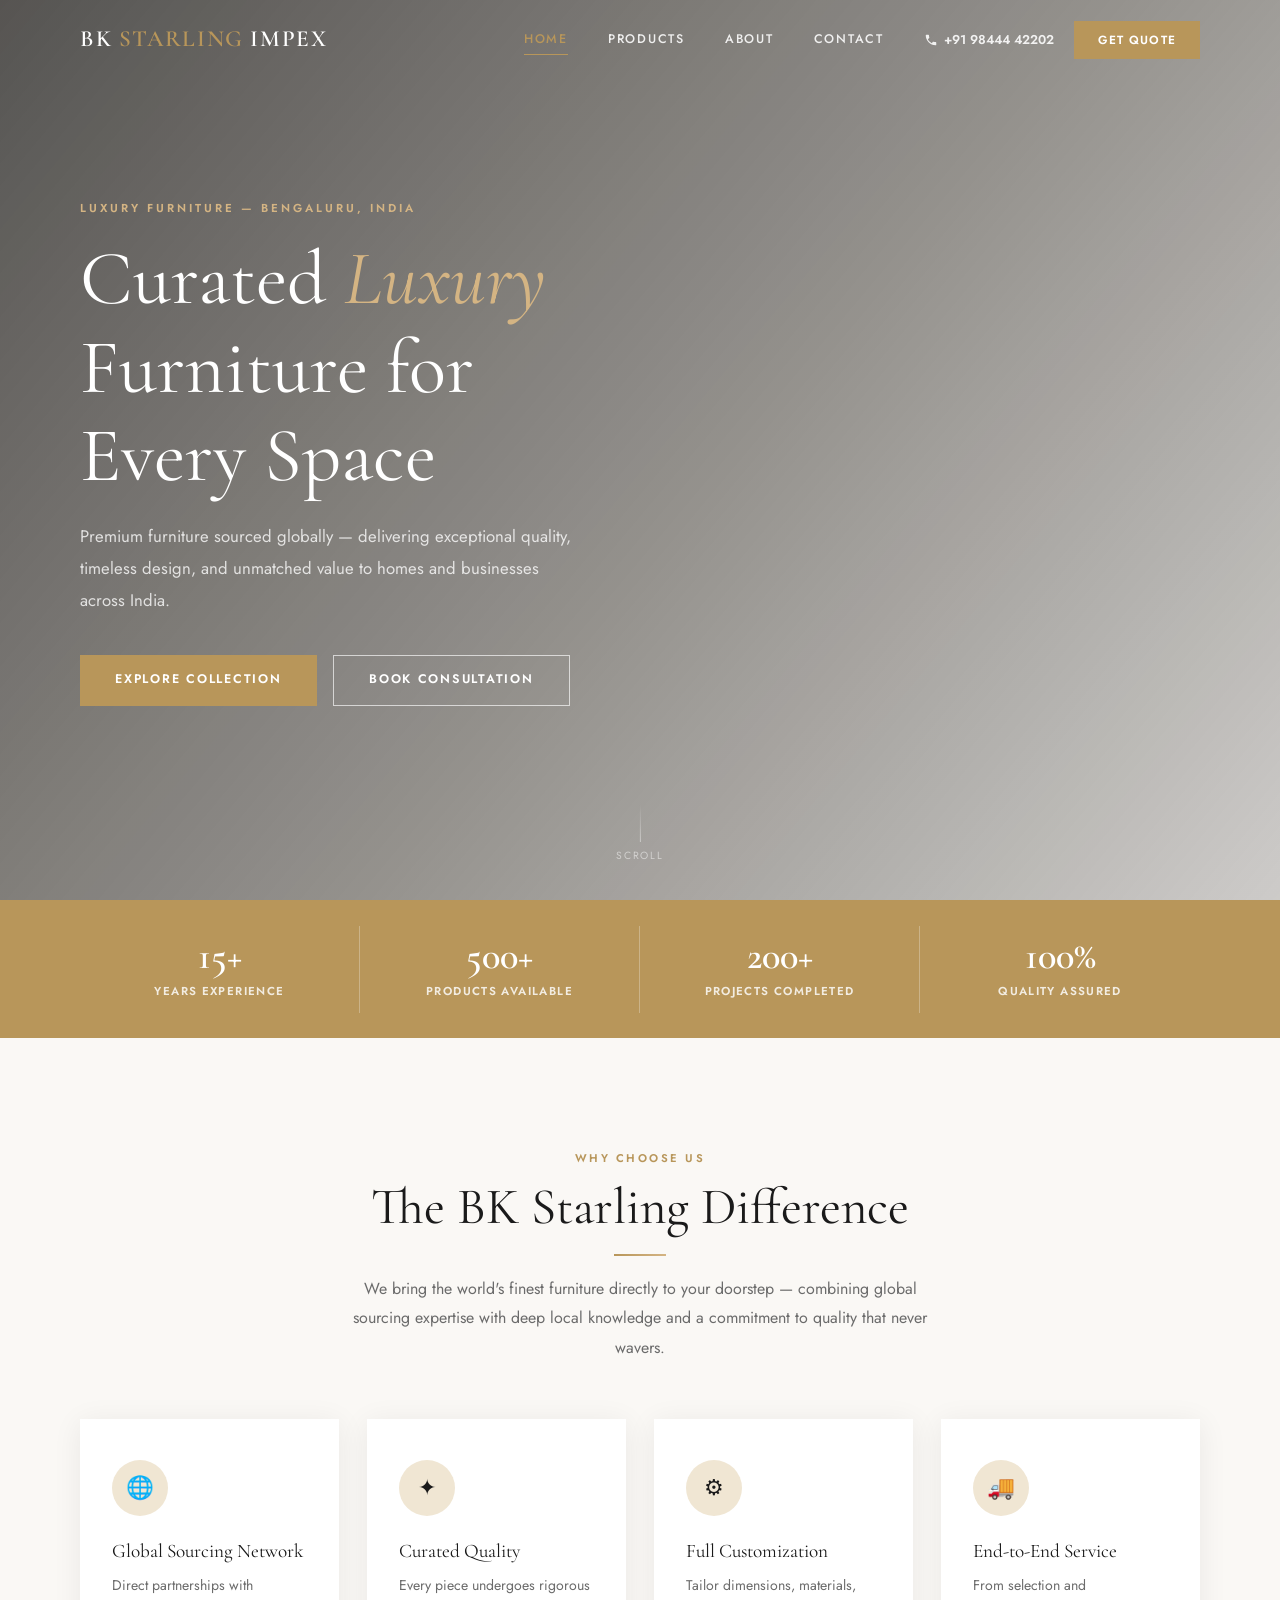
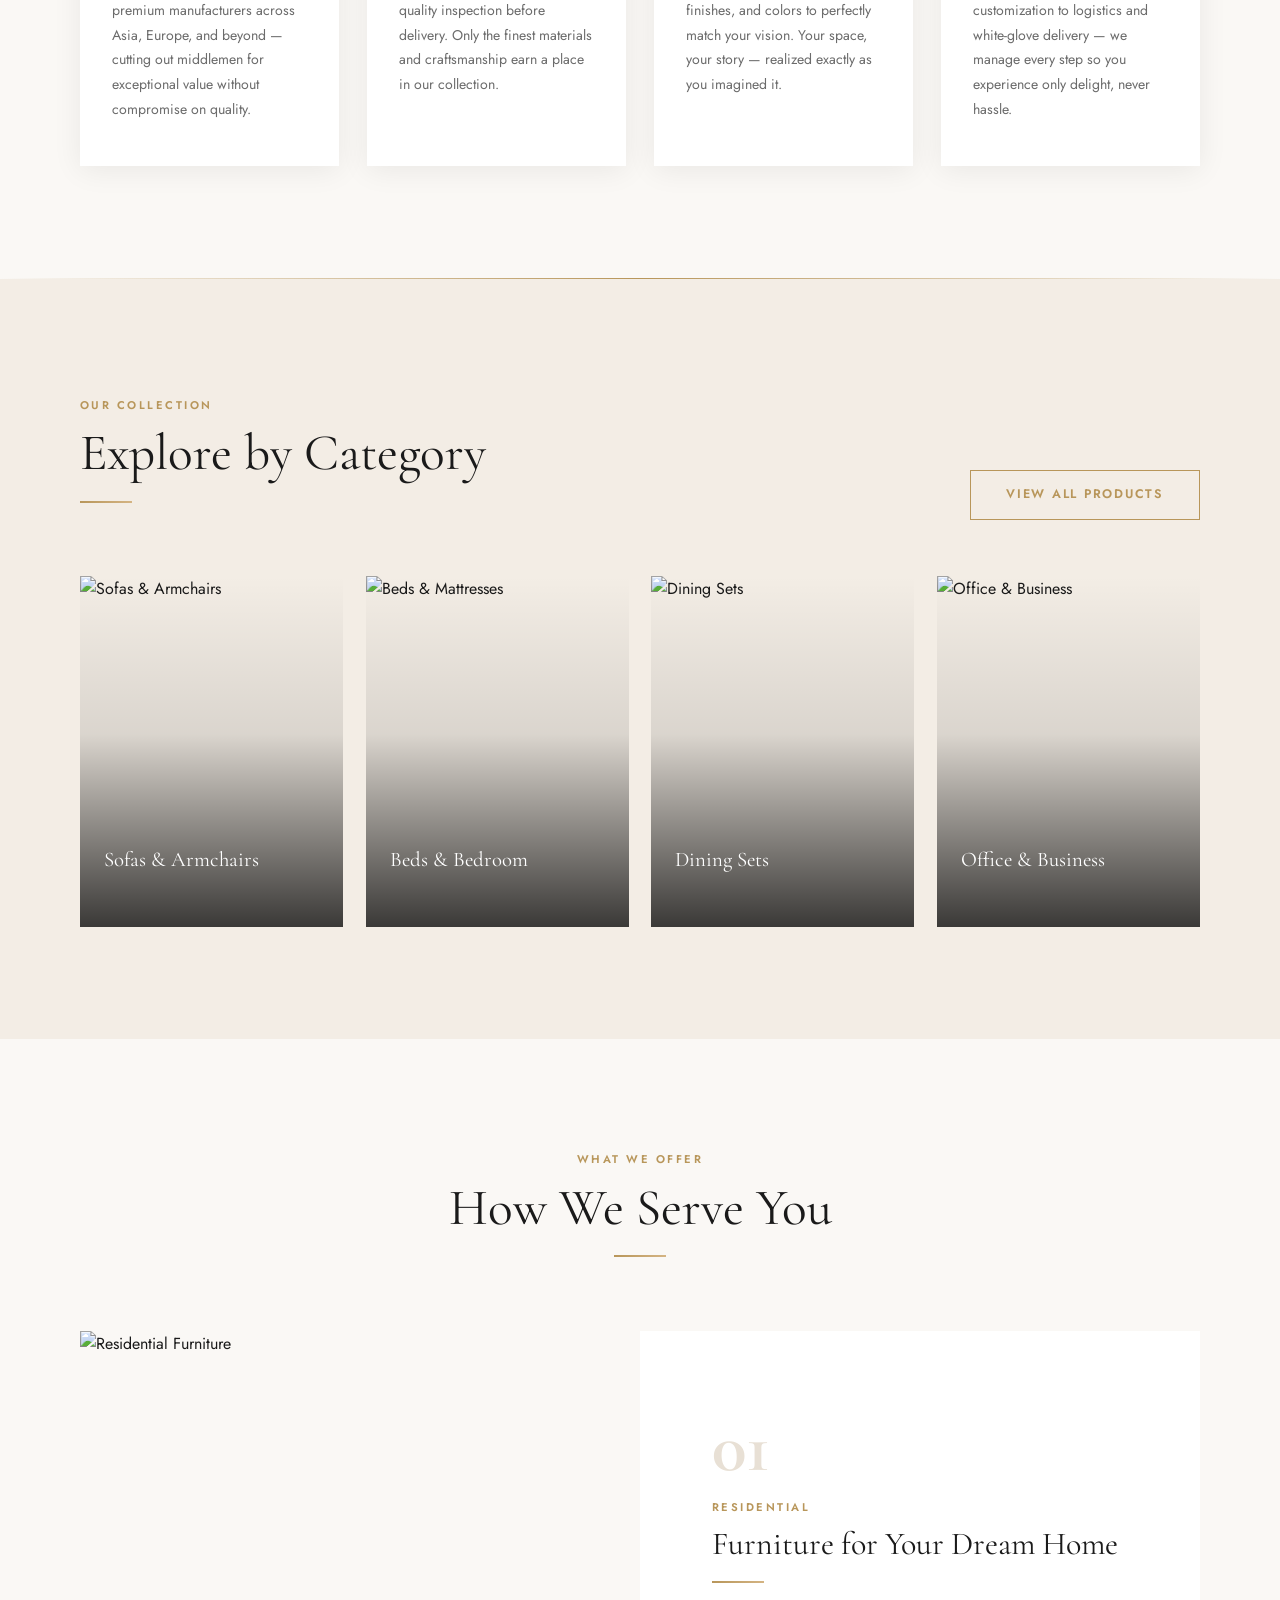
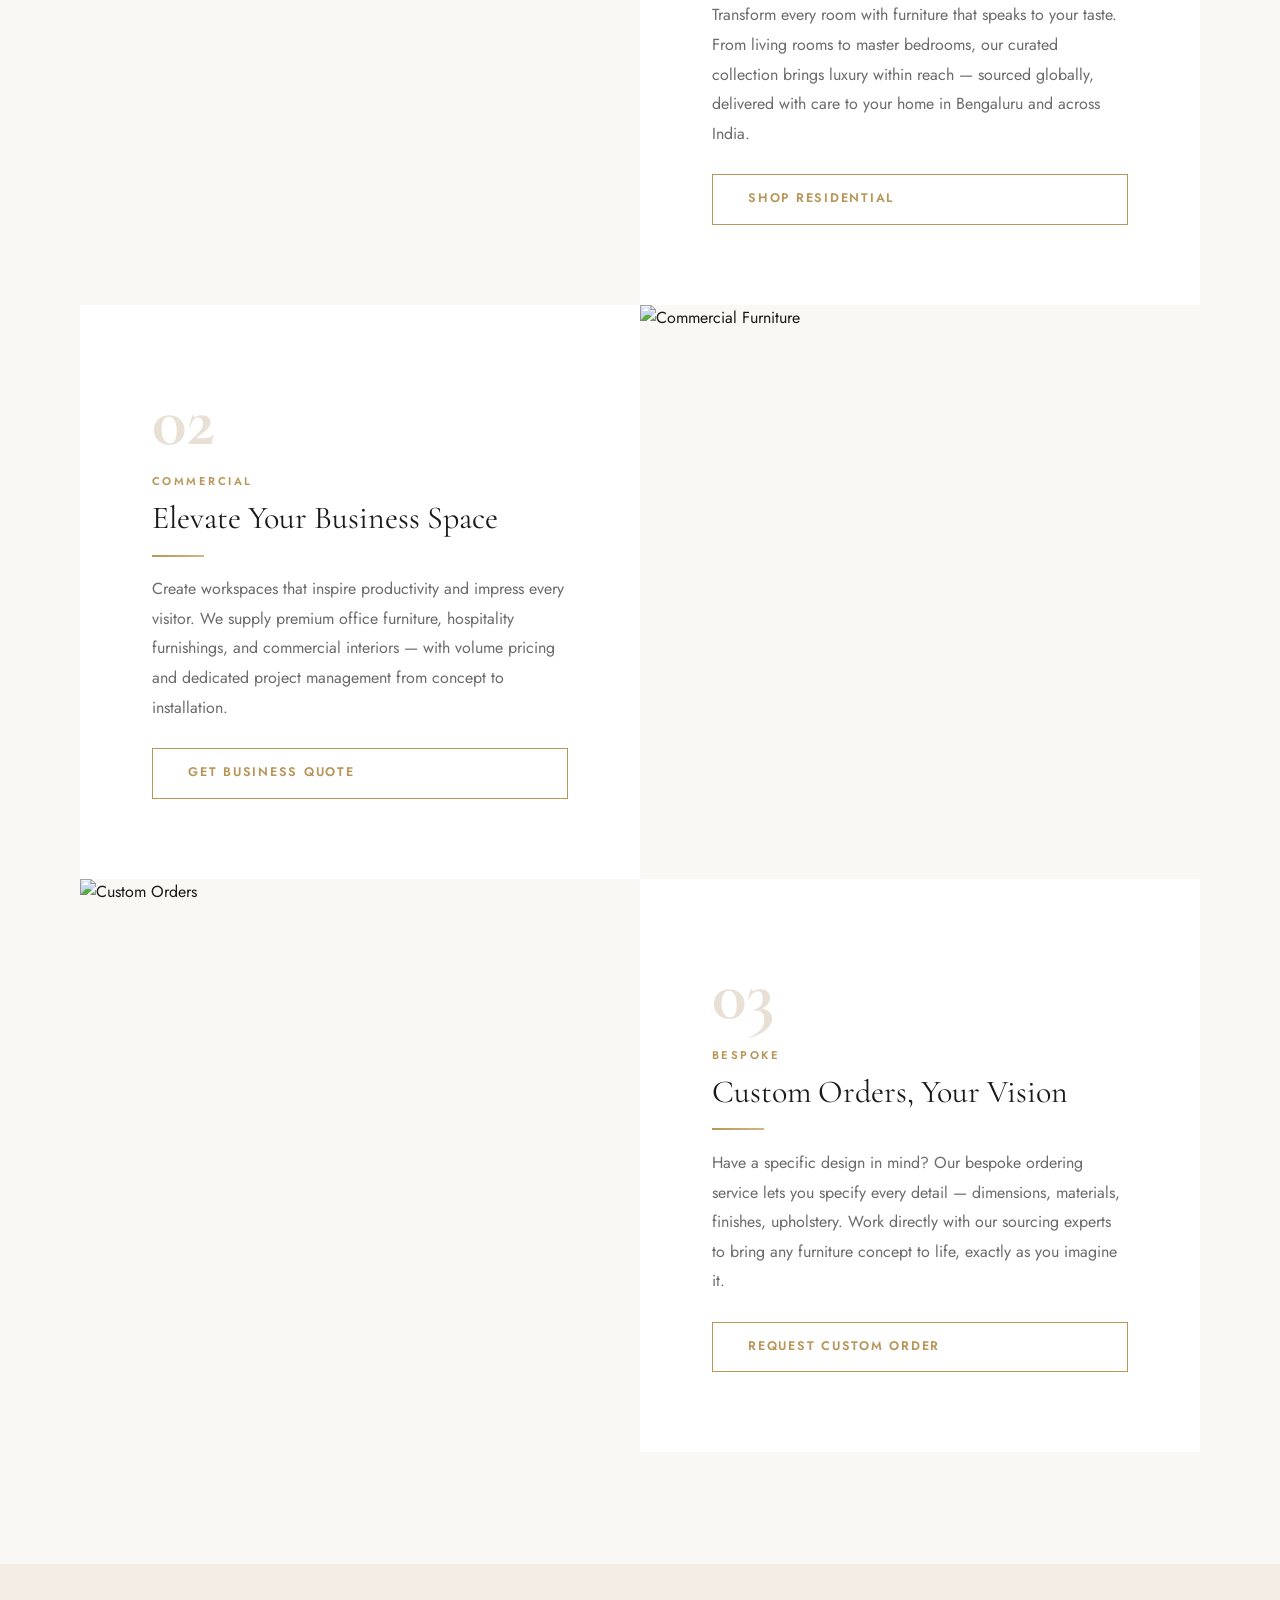
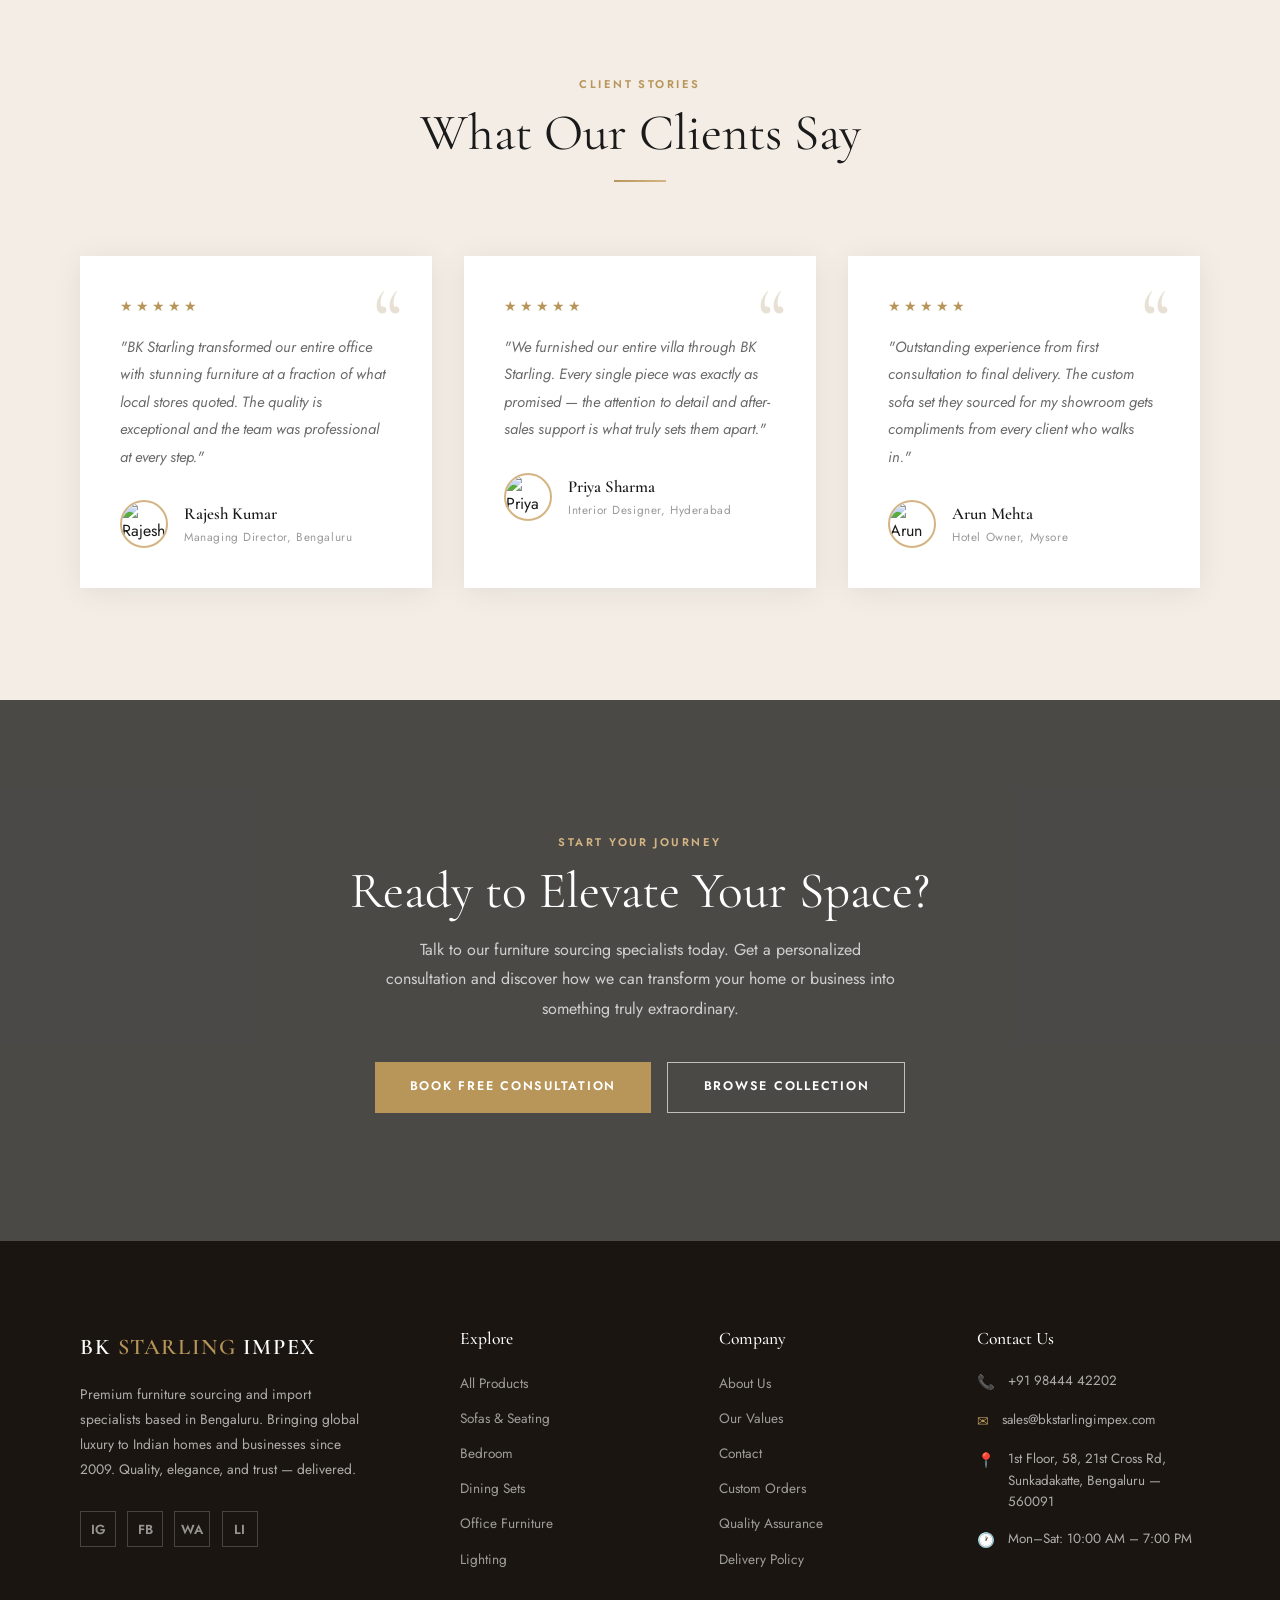
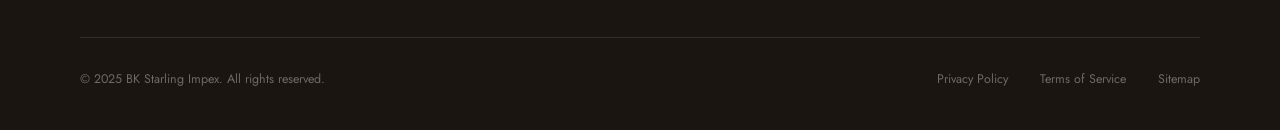
==== index.html @ e8b1f51b "Initial commit: BK Starling Impex luxury furniture website 4-page static site (Home, Products, About" ====
<!DOCTYPE html>
<html lang="en">
<head>
  <meta charset="UTF-8">
  <meta name="viewport" content="width=device-width, initial-scale=1.0">
  <title>BK Starling Impex — Luxury Furniture Sourcing, Bengaluru</title>
  <meta name="description" content="Premium luxury furniture sourcing and import specialists in Bengaluru. Curated global collections for homes and businesses across India.">
  <link rel="preconnect" href="https://fonts.googleapis.com">
  <link rel="preconnect" href="https://fonts.gstatic.com" crossorigin>
  <link href="https://fonts.googleapis.com/css2?family=Cormorant+Garamond:ital,wght@0,300;0,400;0,500;0,600;0,700;1,300;1,400;1,500&family=Jost:wght@300;400;500;600&display=swap" rel="stylesheet">
  <link rel="stylesheet" href="styles.css">
</head>
<body>

  <!-- ── NAVIGATION ── -->
  <nav class="nav hero-nav" id="siteNav">
    <a href="index.html" class="nav-logo">BK <span>Starling</span> Impex</a>
    <div class="nav-links">
      <a href="index.html" class="active">Home</a>
      <a href="products.html">Products</a>
      <a href="about.html">About</a>
      <a href="contact.html">Contact</a>
    </div>
    <div class="nav-contact">
      <div class="nav-phone">
        <svg width="14" height="14" viewBox="0 0 24 24" fill="currentColor"><path d="M6.6 10.8c1.4 2.8 3.8 5.1 6.6 6.6l2.2-2.2c.3-.3.7-.4 1-.2 1.1.4 2.3.6 3.6.6.6 0 1 .4 1 1V20c0 .6-.4 1-1 1-9.4 0-17-7.6-17-17 0-.6.4-1 1-1h3.5c.6 0 1 .4 1 1 0 1.3.2 2.5.6 3.6.1.3 0 .7-.2 1L6.6 10.8z"/></svg>
        +91 98444 42202
      </div>
      <a href="contact.html" class="nav-cta">Get Quote</a>
    </div>
    <button class="hamburger" id="menuBtn" onclick="openNav()" aria-label="Open menu">
      <span></span><span></span><span></span>
    </button>
  </nav>

  <!-- ── MOBILE NAV ── -->
  <div class="mobile-nav" id="mobileNav">
    <button class="mob-close" onclick="closeNav()" aria-label="Close menu">✕</button>
    <nav class="mob-links">
      <a href="index.html" onclick="closeNav()">Home</a>
      <a href="products.html" onclick="closeNav()">Products</a>
      <a href="about.html" onclick="closeNav()">About</a>
      <a href="contact.html" onclick="closeNav()">Contact</a>
    </nav>
    <div class="mob-footer">
      <p>Get in touch</p>
      <a href="tel:+919844442202">+91 98444 42202</a>
      <a href="mailto:sales@bkstarlingimpex.com" style="font-size:1rem">sales@bkstarlingimpex.com</a>
    </div>
  </div>

  <!-- ── HERO ── -->
  <section class="hero">
    <div class="hero-bg" id="heroBg" style="background-image: url('https://images.unsplash.com/photo-1618221195710-dd6b41faaea6?auto=format&fit=crop&w=1920&q=80');"></div>
    <div class="hero-overlay"></div>
    <div class="hero-content">
      <span class="hero-eyebrow">Luxury Furniture — Bengaluru, India</span>
      <h1 class="hero-title">Curated <em>Luxury</em><br>Furniture for<br>Every Space</h1>
      <p class="hero-sub">Premium furniture sourced globally — delivering exceptional quality, timeless design, and unmatched value to homes and businesses across India.</p>
      <div class="hero-btns">
        <a href="products.html" class="btn btn-primary">Explore Collection</a>
        <a href="contact.html" class="btn btn-outline">Book Consultation</a>
      </div>
    </div>
    <div class="hero-scroll-hint">Scroll</div>
  </section>

  <!-- ── STATS BAR ── -->
  <div class="stats-bar">
    <div class="stat-item"><span class="stat-n">15+</span><span class="stat-l">Years Experience</span></div>
    <div class="stat-item"><span class="stat-n">500+</span><span class="stat-l">Products Available</span></div>
    <div class="stat-item"><span class="stat-n">200+</span><span class="stat-l">Projects Completed</span></div>
    <div class="stat-item"><span class="stat-n">100%</span><span class="stat-l">Quality Assured</span></div>
  </div>

  <!-- ── WHY US ── -->
  <section class="section">
    <div class="container">
      <div class="section-hdr center fade-up">
        <span class="section-tag">Why Choose Us</span>
        <h2>The BK Starling Difference</h2>
        <div class="gold-line center"></div>
        <p class="section-subtitle">We bring the world's finest furniture directly to your doorstep — combining global sourcing expertise with deep local knowledge and a commitment to quality that never wavers.</p>
      </div>
      <div class="features-grid" style="margin-top:3rem">
        <div class="feat-card fade-up">
          <div class="feat-icon">🌐</div>
          <h4 class="feat-title">Global Sourcing Network</h4>
          <p class="feat-text">Direct partnerships with premium manufacturers across Asia, Europe, and beyond — cutting out middlemen for exceptional value without compromise on quality.</p>
        </div>
        <div class="feat-card fade-up">
          <div class="feat-icon">✦</div>
          <h4 class="feat-title">Curated Quality</h4>
          <p class="feat-text">Every piece undergoes rigorous quality inspection before delivery. Only the finest materials and craftsmanship earn a place in our collection.</p>
        </div>
        <div class="feat-card fade-up">
          <div class="feat-icon">⚙</div>
          <h4 class="feat-title">Full Customization</h4>
          <p class="feat-text">Tailor dimensions, materials, finishes, and colors to perfectly match your vision. Your space, your story — realized exactly as you imagined it.</p>
        </div>
        <div class="feat-card fade-up">
          <div class="feat-icon">🚚</div>
          <h4 class="feat-title">End-to-End Service</h4>
          <p class="feat-text">From selection and customization to logistics and white-glove delivery — we manage every step so you experience only delight, never hassle.</p>
        </div>
      </div>
    </div>
  </section>

  <hr class="hr-gold">

  <!-- ── CATEGORIES ── -->
  <section class="section section-alt" id="categories">
    <div class="container">
      <div class="section-hdr spread fade-up">
        <div>
          <span class="section-tag">Our Collection</span>
          <h2>Explore by Category</h2>
          <div class="gold-line"></div>
        </div>
        <a href="products.html" class="btn btn-outline-dark">View All Products</a>
      </div>
      <div class="cat-grid">
        <div class="cat-card fade-up">
          <img src="https://images.unsplash.com/photo-1555041469-a586c61ea9bc?auto=format&fit=crop&w=600&q=80" alt="Sofas & Armchairs" loading="lazy">
          <div class="cat-overlay">
            <span class="cat-name">Sofas & Armchairs</span>
            <span class="cat-arrow">View Collection →</span>
          </div>
        </div>
        <div class="cat-card fade-up">
          <img src="https://images.unsplash.com/photo-1631049307264-da0ec9d70304?auto=format&fit=crop&w=600&q=80" alt="Beds & Mattresses" loading="lazy">
          <div class="cat-overlay">
            <span class="cat-name">Beds & Bedroom</span>
            <span class="cat-arrow">View Collection →</span>
          </div>
        </div>
        <div class="cat-card fade-up">
          <img src="https://images.unsplash.com/photo-1617806118233-18e1de247200?auto=format&fit=crop&w=600&q=80" alt="Dining Sets" loading="lazy">
          <div class="cat-overlay">
            <span class="cat-name">Dining Sets</span>
            <span class="cat-arrow">View Collection →</span>
          </div>
        </div>
        <div class="cat-card fade-up">
          <img src="https://images.unsplash.com/photo-1497366216548-37526070297c?auto=format&fit=crop&w=600&q=80" alt="Office & Business" loading="lazy">
          <div class="cat-overlay">
            <span class="cat-name">Office & Business</span>
            <span class="cat-arrow">View Collection →</span>
          </div>
        </div>
      </div>
    </div>
  </section>

  <!-- ── SERVICES ── -->
  <section class="section" id="services">
    <div class="container">
      <div class="section-hdr center fade-up">
        <span class="section-tag">What We Offer</span>
        <h2>How We Serve You</h2>
        <div class="gold-line center"></div>
      </div>
    </div>

    <div class="svc-block fade-up" style="margin-top:2rem">
      <div class="svc-img">
        <img src="https://images.unsplash.com/photo-1586023492125-27b2c045efd7?auto=format&fit=crop&w=900&q=80" alt="Residential Furniture" loading="lazy">
      </div>
      <div class="svc-body">
        <div class="svc-num">01</div>
        <span class="section-tag">Residential</span>
        <h3>Furniture for Your Dream Home</h3>
        <div class="gold-line"></div>
        <p class="section-subtitle" style="max-width:100%">Transform every room with furniture that speaks to your taste. From living rooms to master bedrooms, our curated collection brings luxury within reach — sourced globally, delivered with care to your home in Bengaluru and across India.</p>
        <br>
        <a href="products.html" class="btn btn-outline-dark">Shop Residential</a>
      </div>
    </div>

    <div class="svc-block flip fade-up">
      <div class="svc-img">
        <img src="https://images.unsplash.com/photo-1497366754035-f200968a6e72?auto=format&fit=crop&w=900&q=80" alt="Commercial Furniture" loading="lazy">
      </div>
      <div class="svc-body">
        <div class="svc-num">02</div>
        <span class="section-tag">Commercial</span>
        <h3>Elevate Your Business Space</h3>
        <div class="gold-line"></div>
        <p class="section-subtitle" style="max-width:100%">Create workspaces that inspire productivity and impress every visitor. We supply premium office furniture, hospitality furnishings, and commercial interiors — with volume pricing and dedicated project management from concept to installation.</p>
        <br>
        <a href="contact.html" class="btn btn-outline-dark">Get Business Quote</a>
      </div>
    </div>

    <div class="svc-block fade-up">
      <div class="svc-img">
        <img src="https://images.unsplash.com/photo-1556909114-f6e7ad7d3136?auto=format&fit=crop&w=900&q=80" alt="Custom Orders" loading="lazy">
      </div>
      <div class="svc-body">
        <div class="svc-num">03</div>
        <span class="section-tag">Bespoke</span>
        <h3>Custom Orders, Your Vision</h3>
        <div class="gold-line"></div>
        <p class="section-subtitle" style="max-width:100%">Have a specific design in mind? Our bespoke ordering service lets you specify every detail — dimensions, materials, finishes, upholstery. Work directly with our sourcing experts to bring any furniture concept to life, exactly as you imagine it.</p>
        <br>
        <a href="contact.html" class="btn btn-outline-dark">Request Custom Order</a>
      </div>
    </div>
  </section>

  <!-- ── TESTIMONIALS ── -->
  <section class="section section-alt">
    <div class="container">
      <div class="section-hdr center fade-up">
        <span class="section-tag">Client Stories</span>
        <h2>What Our Clients Say</h2>
        <div class="gold-line center"></div>
      </div>
      <div class="testi-grid" style="margin-top:1rem">
        <div class="testi-card fade-up">
          <div class="testi-stars"><span class="star">★</span><span class="star">★</span><span class="star">★</span><span class="star">★</span><span class="star">★</span></div>
          <p class="testi-text">"BK Starling transformed our entire office with stunning furniture at a fraction of what local stores quoted. The quality is exceptional and the team was professional at every step."</p>
          <div class="testi-author">
            <img class="testi-avatar" src="https://images.unsplash.com/photo-1507003211169-0a1dd7228f2d?auto=format&fit=crop&w=100&h=100&q=80" alt="Rajesh Kumar">
            <div>
              <div class="testi-name">Rajesh Kumar</div>
              <div class="testi-loc">Managing Director, Bengaluru</div>
            </div>
          </div>
        </div>
        <div class="testi-card fade-up">
          <div class="testi-stars"><span class="star">★</span><span class="star">★</span><span class="star">★</span><span class="star">★</span><span class="star">★</span></div>
          <p class="testi-text">"We furnished our entire villa through BK Starling. Every single piece was exactly as promised — the attention to detail and after-sales support is what truly sets them apart."</p>
          <div class="testi-author">
            <img class="testi-avatar" src="https://images.unsplash.com/photo-1494790108377-be9c29b29330?auto=format&fit=crop&w=100&h=100&q=80" alt="Priya Sharma">
            <div>
              <div class="testi-name">Priya Sharma</div>
              <div class="testi-loc">Interior Designer, Hyderabad</div>
            </div>
          </div>
        </div>
        <div class="testi-card fade-up">
          <div class="testi-stars"><span class="star">★</span><span class="star">★</span><span class="star">★</span><span class="star">★</span><span class="star">★</span></div>
          <p class="testi-text">"Outstanding experience from first consultation to final delivery. The custom sofa set they sourced for my showroom gets compliments from every client who walks in."</p>
          <div class="testi-author">
            <img class="testi-avatar" src="https://images.unsplash.com/photo-1472099645785-5658abf4ff4e?auto=format&fit=crop&w=100&h=100&q=80" alt="Arun Mehta">
            <div>
              <div class="testi-name">Arun Mehta</div>
              <div class="testi-loc">Hotel Owner, Mysore</div>
            </div>
          </div>
        </div>
      </div>
    </div>
  </section>

  <!-- ── CTA BANNER ── -->
  <div class="cta-banner" style="background-image: url('https://images.unsplash.com/photo-1600210492493-0946911123ea?auto=format&fit=crop&w=1920&q=80');">
    <span class="section-tag" style="color:var(--gold-light)">Start Your Journey</span>
    <h2>Ready to Elevate Your Space?</h2>
    <p>Talk to our furniture sourcing specialists today. Get a personalized consultation and discover how we can transform your home or business into something truly extraordinary.</p>
    <div class="cta-btns">
      <a href="contact.html" class="btn btn-primary">Book Free Consultation</a>
      <a href="products.html" class="btn btn-outline">Browse Collection</a>
    </div>
  </div>

  <!-- ── FOOTER ── -->
  <footer class="footer">
    <div class="footer-grid">
      <div>
        <span class="footer-logo">BK <span>Starling</span> Impex</span>
        <p class="footer-about">Premium furniture sourcing and import specialists based in Bengaluru. Bringing global luxury to Indian homes and businesses since 2009. Quality, elegance, and trust — delivered.</p>
        <div class="socials">
          <a class="s-link" href="#" aria-label="Instagram">IG</a>
          <a class="s-link" href="#" aria-label="Facebook">FB</a>
          <a class="s-link" href="#" aria-label="WhatsApp">WA</a>
          <a class="s-link" href="#" aria-label="LinkedIn">LI</a>
        </div>
      </div>
      <div>
        <h4 class="footer-heading">Explore</h4>
        <ul class="footer-links">
          <li><a href="products.html">All Products</a></li>
          <li><a href="products.html">Sofas & Seating</a></li>
          <li><a href="products.html">Bedroom</a></li>
          <li><a href="products.html">Dining Sets</a></li>
          <li><a href="products.html">Office Furniture</a></li>
          <li><a href="products.html">Lighting</a></li>
        </ul>
      </div>
      <div>
        <h4 class="footer-heading">Company</h4>
        <ul class="footer-links">
          <li><a href="about.html">About Us</a></li>
          <li><a href="about.html#values">Our Values</a></li>
          <li><a href="contact.html">Contact</a></li>
          <li><a href="#">Custom Orders</a></li>
          <li><a href="#">Quality Assurance</a></li>
          <li><a href="#">Delivery Policy</a></li>
        </ul>
      </div>
      <div>
        <h4 class="footer-heading">Contact Us</h4>
        <div class="foot-c">
          <span class="foot-c-icon">📞</span>
          <a href="tel:+919844442202">+91 98444 42202</a>
        </div>
        <div class="foot-c">
          <span class="foot-c-icon">✉</span>
          <a href="mailto:sales@bkstarlingimpex.com">sales@bkstarlingimpex.com</a>
        </div>
        <div class="foot-c">
          <span class="foot-c-icon">📍</span>
          <span>1st Floor, 58, 21st Cross Rd,<br>Sunkadakatte, Bengaluru — 560091</span>
        </div>
        <div class="foot-c">
          <span class="foot-c-icon">🕐</span>
          <span>Mon–Sat: 10:00 AM – 7:00 PM</span>
        </div>
      </div>
    </div>
    <div class="footer-bot">
      <span class="footer-copy">© 2025 BK Starling Impex. All rights reserved.</span>
      <div class="footer-legal">
        <a href="#">Privacy Policy</a>
        <a href="#">Terms of Service</a>
        <a href="#">Sitemap</a>
      </div>
    </div>
  </footer>

  <script src="scripts.js"></script>
</body>
</html>
---- styles.css ----
/* ============================================================
   BK STARLING IMPEX — Luxury Furniture
   White & Champagne Palette
   ============================================================ */

@import url('https://fonts.googleapis.com/css2?family=Cormorant+Garamond:ital,wght@0,300;0,400;0,500;0,600;0,700;1,300;1,400;1,500&family=Jost:wght@300;400;500;600&display=swap');

/* ── Variables ─────────────────────────────────────── */
:root {
  --bg:          #faf8f5;
  --white:       #ffffff;
  --gold:        #b8965a;
  --gold-dark:   #9a7a3d;
  --gold-light:  #d4b483;
  --gold-pale:   #f0e6d3;
  --text:        #1a1a1a;
  --text-light:  #6b6b6b;
  --text-muted:  #9a9a9a;
  --border:      #e8e0d5;
  --section-alt: #f3ede5;
  --dark:        #1a1510;
  --nav-h:       80px;

  --font-h: 'Cormorant Garamond', Georgia, serif;
  --font-b: 'Jost', sans-serif;

  --shadow:       0 4px 28px rgba(0,0,0,0.07);
  --shadow-hover: 0 14px 44px rgba(0,0,0,0.14);
  --t:            all 0.3s ease;
}

/* ── Reset ─────────────────────────────────────────── */
*, *::before, *::after { box-sizing: border-box; margin: 0; padding: 0; }
html { scroll-behavior: smooth; }
body { font-family: var(--font-b); background: var(--bg); color: var(--text); line-height: 1.6; overflow-x: hidden; }
img  { max-width: 100%; display: block; }
a    { text-decoration: none; color: inherit; }
ul   { list-style: none; }
button { cursor: pointer; border: none; background: none; }

/* ── Typography ────────────────────────────────────── */
h1, h2, h3, h4 { font-family: var(--font-h); font-weight: 400; line-height: 1.15; }
h1 { font-size: clamp(2.6rem, 6vw, 5.2rem); }
h2 { font-size: clamp(2rem, 4vw, 3.6rem); }
h3 { font-size: clamp(1.5rem, 2.5vw, 2.2rem); }
h4 { font-size: clamp(1.1rem, 2vw, 1.4rem); }

.section-tag {
  display: inline-block;
  font-family: var(--font-b);
  font-size: 0.7rem;
  font-weight: 600;
  letter-spacing: 0.22em;
  text-transform: uppercase;
  color: var(--gold);
  margin-bottom: 0.6rem;
}

.section-subtitle {
  font-size: 1rem;
  color: var(--text-light);
  max-width: 580px;
  line-height: 1.85;
}

.gold-line {
  width: 52px;
  height: 2px;
  background: linear-gradient(90deg, var(--gold), var(--gold-light));
  margin: 1.1rem 0;
}
.gold-line.center { margin-left: auto; margin-right: auto; }

/* ── Buttons ───────────────────────────────────────── */
.btn {
  display: inline-flex;
  align-items: center;
  gap: 0.5rem;
  padding: 0.9rem 2.2rem;
  font-family: var(--font-b);
  font-size: 0.78rem;
  font-weight: 600;
  letter-spacing: 0.14em;
  text-transform: uppercase;
  transition: var(--t);
  border: none;
  white-space: nowrap;
}

.btn-primary   { background: var(--gold); color: var(--white); }
.btn-primary:hover { background: var(--gold-dark); transform: translateY(-2px); box-shadow: 0 8px 26px rgba(184,150,90,.38); }

.btn-outline   { background: transparent; color: var(--white); border: 1px solid rgba(255,255,255,.65); }
.btn-outline:hover { background: rgba(255,255,255,.12); border-color: var(--white); }

.btn-outline-dark { background: transparent; color: var(--gold); border: 1px solid var(--gold); }
.btn-outline-dark:hover { background: var(--gold); color: var(--white); }

/* ── Navigation ────────────────────────────────────── */
.nav {
  position: fixed;
  top: 0; left: 0; right: 0;
  z-index: 1000;
  height: var(--nav-h);
  display: flex;
  align-items: center;
  padding: 0 5rem;
  transition: var(--t);
}

.nav.hero-nav  { background: transparent; }
.nav.scrolled  {
  background: rgba(250,248,245,.96);
  backdrop-filter: blur(14px);
  box-shadow: 0 2px 22px rgba(0,0,0,.07);
}

.nav-logo {
  font-family: var(--font-h);
  font-size: 1.45rem;
  font-weight: 600;
  letter-spacing: 0.07em;
  text-transform: uppercase;
  color: var(--white);
  flex: 1;
  transition: var(--t);
}
.nav-logo span { color: var(--gold); }
.nav.scrolled .nav-logo { color: var(--text); }

.nav-links {
  display: flex;
  align-items: center;
  gap: 2.5rem;
}

.nav-links a {
  font-size: 0.78rem;
  font-weight: 500;
  letter-spacing: 0.14em;
  text-transform: uppercase;
  color: rgba(255,255,255,.88);
  position: relative;
  transition: var(--t);
}
.nav.scrolled .nav-links a { color: var(--text-light); }
.nav-links a::after {
  content: '';
  position: absolute;
  bottom: -5px; left: 0;
  width: 0; height: 1px;
  background: var(--gold);
  transition: width 0.3s ease;
}
.nav-links a:hover::after, .nav-links a.active::after { width: 100%; }
.nav-links a:hover, .nav-links a.active { color: var(--gold); }

.nav-contact {
  display: flex;
  align-items: center;
  gap: 1.25rem;
  margin-left: 2.5rem;
}

.nav-phone {
  font-size: 0.8rem;
  font-weight: 600;
  color: rgba(255,255,255,.88);
  display: flex;
  align-items: center;
  gap: 0.4rem;
  transition: var(--t);
}
.nav.scrolled .nav-phone { color: var(--text); }

.nav-cta {
  padding: 0.6rem 1.5rem;
  background: var(--gold);
  color: var(--white) !important;
  font-size: 0.74rem;
  font-weight: 600;
  letter-spacing: 0.1em;
  text-transform: uppercase;
  transition: var(--t);
}
.nav-cta:hover { background: var(--gold-dark) !important; transform: translateY(-1px); }
.nav-cta::after { display: none !important; }

.hamburger {
  display: none;
  flex-direction: column;
  gap: 5px;
  padding: 4px;
}
.hamburger span { display: block; width: 24px; height: 2px; background: var(--white); transition: var(--t); }
.nav.scrolled .hamburger span { background: var(--text); }

/* ── Mobile Nav ────────────────────────────────────── */
.mobile-nav {
  position: fixed;
  inset: 0;
  z-index: 1001;
  background: var(--white);
  padding: 2rem;
  display: flex;
  flex-direction: column;
  transform: translateX(100%);
  transition: transform 0.35s cubic-bezier(0.4,0,0.2,1);
}
.mobile-nav.open { transform: translateX(0); }

.mob-close {
  align-self: flex-end;
  font-size: 1.5rem;
  color: var(--text);
  padding: 0.5rem;
  line-height: 1;
}

.mob-links {
  margin-top: 2.5rem;
}
.mob-links a {
  display: block;
  font-family: var(--font-h);
  font-size: 2.2rem;
  color: var(--text);
  padding: 0.9rem 0;
  border-bottom: 1px solid var(--border);
  transition: var(--t);
}
.mob-links a:hover { color: var(--gold); padding-left: 0.5rem; }

.mob-footer {
  margin-top: auto;
  padding-top: 2rem;
  border-top: 2px solid var(--gold);
}
.mob-footer p { font-size: 0.75rem; letter-spacing: 0.12em; text-transform: uppercase; color: var(--text-muted); margin-bottom: 0.5rem; }
.mob-footer a { display: block; font-family: var(--font-h); font-size: 1.3rem; color: var(--gold); }

/* ── Hero ──────────────────────────────────────────── */
.hero {
  position: relative;
  height: 100vh;
  min-height: 700px;
  display: flex;
  align-items: center;
  overflow: hidden;
}

.hero-bg {
  position: absolute;
  inset: 0;
  background-size: cover;
  background-position: center;
  transform: scale(1.08);
  will-change: transform;
}

.hero-overlay {
  position: absolute;
  inset: 0;
  background: linear-gradient(130deg, rgba(8,6,4,.68) 0%, rgba(20,16,10,.44) 55%, rgba(0,0,0,.18) 100%);
}

.hero-content {
  position: relative;
  z-index: 2;
  padding: 0 5rem;
  max-width: 820px;
}

.hero-eyebrow {
  display: inline-block;
  font-size: 0.72rem;
  font-weight: 600;
  letter-spacing: 0.26em;
  text-transform: uppercase;
  color: var(--gold-light);
  margin-bottom: 1.1rem;
  opacity: 0;
  animation: fadeUp 0.9s ease 0.3s forwards;
}

.hero-title {
  color: var(--white);
  margin-bottom: 1.3rem;
  opacity: 0;
  animation: fadeUp 0.9s ease 0.5s forwards;
}
.hero-title em { font-style: italic; color: var(--gold-light); }

.hero-sub {
  font-size: 1.05rem;
  color: rgba(255,255,255,.78);
  max-width: 500px;
  line-height: 1.9;
  margin-bottom: 2.4rem;
  opacity: 0;
  animation: fadeUp 0.9s ease 0.7s forwards;
}

.hero-btns {
  display: flex;
  gap: 1rem;
  flex-wrap: wrap;
  opacity: 0;
  animation: fadeUp 0.9s ease 0.9s forwards;
}

.hero-scroll-hint {
  position: absolute;
  bottom: 2.2rem;
  left: 50%;
  transform: translateX(-50%);
  z-index: 2;
  display: flex;
  flex-direction: column;
  align-items: center;
  gap: 0.4rem;
  color: rgba(255,255,255,.5);
  font-size: 0.65rem;
  letter-spacing: 0.18em;
  text-transform: uppercase;
  animation: pulse 2s infinite;
}
.hero-scroll-hint::before {
  content: '';
  width: 1px;
  height: 38px;
  background: linear-gradient(to bottom, transparent, rgba(255,255,255,.45));
}

/* ── Stats Bar ─────────────────────────────────────── */
.stats-bar {
  background: var(--gold);
  padding: 1.6rem 5rem;
  display: grid;
  grid-template-columns: repeat(4, 1fr);
}

.stat-item {
  text-align: center;
  padding: 0.6rem 1rem;
  border-right: 1px solid rgba(255,255,255,.28);
}
.stat-item:last-child { border-right: none; }

.stat-n {
  display: block;
  font-family: var(--font-h);
  font-size: 2.4rem;
  font-weight: 600;
  color: var(--white);
  line-height: 1.1;
}
.stat-l {
  font-size: 0.72rem;
  font-weight: 600;
  letter-spacing: 0.12em;
  text-transform: uppercase;
  color: rgba(255,255,255,.82);
}

/* ── Section Shell ─────────────────────────────────── */
.section { padding: 7rem 5rem; }
.section-alt { background: var(--section-alt); }
.container { max-width: 1340px; margin: 0 auto; }

.section-hdr { margin-bottom: 3.5rem; }
.section-hdr.center { text-align: center; display: flex; flex-direction: column; align-items: center; }
.section-hdr.spread { display: flex; justify-content: space-between; align-items: flex-end; flex-wrap: wrap; gap: 1.5rem; }

/* ── Features ──────────────────────────────────────── */
.features-grid {
  display: grid;
  grid-template-columns: repeat(4, 1fr);
  gap: 1.75rem;
}

.feat-card {
  background: var(--white);
  padding: 2.6rem 2rem;
  border-bottom: 3px solid transparent;
  box-shadow: var(--shadow);
  transition: var(--t);
}
.feat-card:hover { border-bottom-color: var(--gold); transform: translateY(-6px); box-shadow: var(--shadow-hover); }

.feat-icon {
  width: 56px; height: 56px;
  background: var(--gold-pale);
  border-radius: 50%;
  display: flex; align-items: center; justify-content: center;
  font-size: 1.4rem;
  margin-bottom: 1.5rem;
  transition: var(--t);
}
.feat-card:hover .feat-icon { background: var(--gold); }

.feat-title { font-family: var(--font-h); font-size: 1.2rem; margin-bottom: 0.7rem; }
.feat-text  { font-size: 0.88rem; color: var(--text-light); line-height: 1.75; }

/* ── Category Cards ────────────────────────────────── */
.cat-grid {
  display: grid;
  grid-template-columns: repeat(4, 1fr);
  gap: 1.4rem;
}
.cat-grid.full-12 { grid-template-columns: repeat(4, 1fr); }

.cat-card {
  position: relative;
  overflow: hidden;
  cursor: pointer;
  aspect-ratio: 3/4;
}
.cat-card img {
  width: 100%; height: 100%;
  object-fit: cover;
  transition: transform 0.65s ease;
}
.cat-card:hover img { transform: scale(1.09); }

.cat-overlay {
  position: absolute; inset: 0;
  background: linear-gradient(to top, rgba(0,0,0,.76) 0%, rgba(0,0,0,.1) 55%, transparent 100%);
  display: flex; flex-direction: column; justify-content: flex-end;
  padding: 1.8rem 1.5rem;
  transition: var(--t);
}
.cat-card:hover .cat-overlay { background: linear-gradient(to top, rgba(0,0,0,.88) 0%, rgba(0,0,0,.32) 60%, transparent 100%); }

.cat-name  { font-family: var(--font-h); font-size: 1.3rem; color: var(--white); margin-bottom: 0.25rem; }
.cat-arrow {
  font-size: 0.72rem; letter-spacing: 0.12em; text-transform: uppercase;
  color: var(--gold-light);
  opacity: 0; transform: translateY(7px); transition: all 0.3s ease;
}
.cat-card:hover .cat-arrow { opacity: 1; transform: translateY(0); }

/* ── Services (Alternating) ────────────────────────── */
.svc-block {
  display: grid;
  grid-template-columns: 1fr 1fr;
  min-height: 500px;
}
.svc-block.flip { direction: rtl; }
.svc-block.flip > * { direction: ltr; }

.svc-img { overflow: hidden; }
.svc-img img { width: 100%; height: 100%; object-fit: cover; transition: transform 0.6s ease; }
.svc-block:hover .svc-img img { transform: scale(1.04); }

.svc-body {
  background: var(--white);
  padding: 5rem 4.5rem;
  display: flex; flex-direction: column; justify-content: center;
}
.svc-num { font-family: var(--font-h); font-size: 4.5rem; font-weight: 700; color: var(--border); line-height: 1; margin-bottom: 1rem; }

/* ── Product Cards ─────────────────────────────────── */
.prod-grid {
  display: grid;
  grid-template-columns: repeat(4, 1fr);
  gap: 1.75rem;
}

.prod-card {
  background: var(--white);
  box-shadow: var(--shadow);
  overflow: hidden;
  transition: var(--t);
  cursor: pointer;
}
.prod-card:hover { transform: translateY(-6px); box-shadow: var(--shadow-hover); }

.prod-img {
  aspect-ratio: 4/3;
  overflow: hidden;
  position: relative;
}
.prod-img img { width: 100%; height: 100%; object-fit: cover; transition: transform 0.5s ease; }
.prod-card:hover .prod-img img { transform: scale(1.08); }

.prod-badge {
  position: absolute; top: 1rem; left: 1rem;
  padding: 0.28rem 0.7rem;
  background: var(--gold); color: var(--white);
  font-size: 0.66rem; font-weight: 600; letter-spacing: 0.1em; text-transform: uppercase;
}

.prod-info { padding: 1.2rem 1.4rem 1.6rem; }
.prod-cat  { font-size: 0.68rem; letter-spacing: 0.16em; text-transform: uppercase; color: var(--gold); font-weight: 600; margin-bottom: 0.4rem; }
.prod-name { font-family: var(--font-h); font-size: 1.12rem; margin-bottom: 0.4rem; line-height: 1.3; }
.prod-desc { font-size: 0.82rem; color: var(--text-light); margin-bottom: 0.8rem; line-height: 1.6; }
.prod-cta  { font-size: 0.72rem; letter-spacing: 0.12em; text-transform: uppercase; color: var(--gold); font-weight: 600; }
.prod-card:hover .prod-cta { text-decoration: underline; }

/* ── Testimonials ──────────────────────────────────── */
.testi-grid {
  display: grid;
  grid-template-columns: repeat(3, 1fr);
  gap: 2rem;
}

.testi-card {
  background: var(--white);
  padding: 2.5rem;
  box-shadow: var(--shadow);
  position: relative;
  transition: var(--t);
}
.testi-card:hover { transform: translateY(-4px); box-shadow: var(--shadow-hover); }
.testi-card::before {
  content: '\201C';
  position: absolute;
  top: 1.2rem; right: 1.8rem;
  font-family: var(--font-h);
  font-size: 5.5rem;
  color: var(--border);
  line-height: 1;
}

.testi-stars { display: flex; gap: 3px; margin-bottom: 1rem; }
.star { color: var(--gold); font-size: 0.85rem; }
.testi-text { font-size: 0.93rem; color: var(--text-light); line-height: 1.85; margin-bottom: 1.8rem; font-style: italic; }

.testi-author { display: flex; align-items: center; gap: 1rem; }
.testi-avatar { width: 48px; height: 48px; border-radius: 50%; object-fit: cover; border: 2px solid var(--gold-light); }
.testi-name   { font-family: var(--font-h); font-size: 1.05rem; font-weight: 600; }
.testi-loc    { font-size: 0.73rem; color: var(--text-muted); letter-spacing: 0.05em; }

/* ── CTA Banner ────────────────────────────────────── */
.cta-banner {
  position: relative;
  padding: 8rem 5rem;
  background-size: cover;
  background-position: center;
  text-align: center;
  overflow: hidden;
}
.cta-banner::before { content: ''; position: absolute; inset: 0; background: rgba(8,6,4,.72); }
.cta-banner > * { position: relative; z-index: 1; }
.cta-banner h2 { color: var(--white); margin-bottom: 0.9rem; }
.cta-banner p  { color: rgba(255,255,255,.74); max-width: 520px; margin: 0 auto 2.4rem; line-height: 1.85; }
.cta-btns { display: flex; gap: 1rem; justify-content: center; flex-wrap: wrap; }

/* ── Page Hero (inner pages) ───────────────────────── */
.page-hero {
  padding-top: var(--nav-h);
  height: 440px;
  position: relative;
  display: flex;
  align-items: flex-end;
  overflow: hidden;
}
.page-hero-bg { position: absolute; inset: 0; background-size: cover; background-position: center; }
.page-hero-overlay { position: absolute; inset: 0; background: linear-gradient(to top, rgba(0,0,0,.72) 0%, rgba(0,0,0,.38) 100%); }
.page-hero-inner { position: relative; z-index: 2; padding: 3.5rem 5rem; }
.page-hero-inner .section-tag { color: var(--gold-light); }
.page-hero-inner h1 { color: var(--white); }

.breadcrumb { display: flex; gap: 0.5rem; margin-top: 0.9rem; font-size: 0.78rem; color: rgba(255,255,255,.55); }
.breadcrumb a { color: rgba(255,255,255,.65); transition: var(--t); }
.breadcrumb a:hover { color: var(--gold-light); }
.breadcrumb .sep { color: rgba(255,255,255,.35); }

/* ── About Page ────────────────────────────────────── */
.about-split { display: grid; grid-template-columns: 1fr 1fr; gap: 6rem; align-items: center; }

.img-wrap { position: relative; }
.img-main { width: 100%; aspect-ratio: 4/5; object-fit: cover; }
.img-accent {
  position: absolute;
  bottom: -2.5rem; right: -2.5rem;
  width: 56%;
  aspect-ratio: 1;
  object-fit: cover;
  border: 6px solid var(--bg);
  box-shadow: var(--shadow-hover);
}

.values-grid { display: grid; grid-template-columns: 1fr 1fr; gap: 1.75rem; }
.val-card {
  padding: 2.4rem;
  background: var(--white);
  box-shadow: var(--shadow);
  border-top: 3px solid var(--gold);
  transition: var(--t);
}
.val-card:hover { transform: translateY(-4px); box-shadow: var(--shadow-hover); }
.val-icon  { font-size: 1.9rem; margin-bottom: 1rem; }
.val-title { font-family: var(--font-h); font-size: 1.25rem; margin-bottom: 0.65rem; }
.val-text  { font-size: 0.88rem; color: var(--text-light); line-height: 1.75; }

.team-grid { display: grid; grid-template-columns: repeat(3, 1fr); gap: 2rem; }
.team-card { text-align: center; }
.team-img  { width: 100%; aspect-ratio: 1; object-fit: cover; margin-bottom: 1.25rem; filter: grayscale(0.2); transition: var(--t); }
.team-card:hover .team-img { filter: grayscale(0); }
.team-name { font-family: var(--font-h); font-size: 1.3rem; margin-bottom: 0.25rem; }
.team-role { font-size: 0.75rem; letter-spacing: 0.14em; text-transform: uppercase; color: var(--gold); }

/* ── Contact Page ──────────────────────────────────── */
.contact-wrap { display: grid; grid-template-columns: 1fr 1.25fr; gap: 5rem; }

.c-info-item { display: flex; gap: 1.2rem; align-items: flex-start; margin-bottom: 1.9rem; }
.c-icon {
  width: 48px; height: 48px;
  background: var(--gold); color: var(--white);
  display: flex; align-items: center; justify-content: center;
  font-size: 1.1rem; flex-shrink: 0;
}
.c-label { font-family: var(--font-h); font-size: 1rem; margin-bottom: 0.28rem; }
.c-val   { font-size: 0.88rem; color: var(--text-light); line-height: 1.65; }
.c-val a { color: var(--gold); transition: var(--t); }
.c-val a:hover { color: var(--gold-dark); }

.c-form { background: var(--white); padding: 3.5rem; box-shadow: var(--shadow); }
.c-form h3 { font-family: var(--font-h); font-size: 2rem; margin-bottom: 0.4rem; }
.c-form p  { font-size: 0.9rem; color: var(--text-light); margin-bottom: 2rem; }

.form-row { display: grid; grid-template-columns: 1fr 1fr; gap: 1.25rem; }
.field { display: flex; flex-direction: column; gap: 0.45rem; margin-bottom: 1.3rem; }
.field label { font-size: 0.72rem; font-weight: 600; letter-spacing: 0.12em; text-transform: uppercase; color: var(--text); }
.field input, .field select, .field textarea {
  padding: 0.88rem 1rem;
  border: 1px solid var(--border);
  background: var(--bg);
  font-family: var(--font-b);
  font-size: 0.9rem;
  color: var(--text);
  outline: none;
  transition: var(--t);
  -webkit-appearance: none;
}
.field input:focus, .field select:focus, .field textarea:focus {
  border-color: var(--gold);
  background: var(--white);
}
.field textarea { resize: vertical; min-height: 120px; }
.field.wide { grid-column: 1 / -1; }

.map-wrap { margin-top: 5rem; height: 400px; overflow: hidden; }
.map-wrap iframe { width: 100%; height: 100%; border: 0; filter: grayscale(0.25) contrast(0.95); }

/* ── Product Filter Tabs ───────────────────────────── */
.filter-bar {
  display: flex;
  gap: 0;
  border-bottom: 2px solid var(--border);
  margin-bottom: 3rem;
  flex-wrap: wrap;
}
.filter-btn {
  padding: 0.85rem 1.75rem;
  font-family: var(--font-b);
  font-size: 0.78rem;
  font-weight: 600;
  letter-spacing: 0.12em;
  text-transform: uppercase;
  color: var(--text-light);
  background: none;
  border: none;
  border-bottom: 2px solid transparent;
  margin-bottom: -2px;
  transition: var(--t);
  cursor: pointer;
}
.filter-btn:hover  { color: var(--gold); }
.filter-btn.active { color: var(--gold); border-bottom-color: var(--gold); }

/* ── Footer ────────────────────────────────────────── */
.footer {
  background: var(--dark);
  color: rgba(255,255,255,.65);
  padding: 5.5rem 5rem 2.5rem;
}

.footer-grid {
  display: grid;
  grid-template-columns: 1.6fr 1fr 1fr 1.1fr;
  gap: 3.5rem;
  margin-bottom: 3.5rem;
}

.footer-logo {
  font-family: var(--font-h);
  font-size: 1.4rem;
  font-weight: 600;
  letter-spacing: 0.07em;
  text-transform: uppercase;
  color: var(--white);
  display: block;
  margin-bottom: 1.1rem;
}
.footer-logo span { color: var(--gold); }

.footer-about { font-size: 0.86rem; line-height: 1.82; margin-bottom: 1.8rem; max-width: 290px; }

.socials { display: flex; gap: 0.7rem; }
.s-link {
  width: 36px; height: 36px;
  border: 1px solid rgba(255,255,255,.2);
  display: flex; align-items: center; justify-content: center;
  font-size: 0.82rem;
  color: rgba(255,255,255,.55);
  transition: var(--t);
  font-family: var(--font-b);
  font-weight: 600;
}
.s-link:hover { background: var(--gold); border-color: var(--gold); color: var(--white); }

.footer-heading { font-family: var(--font-h); font-size: 1.1rem; font-weight: 500; color: var(--white); margin-bottom: 1.3rem; }

.footer-links li { margin-bottom: 0.6rem; }
.footer-links a { font-size: 0.85rem; color: rgba(255,255,255,.58); transition: var(--t); }
.footer-links a:hover { color: var(--gold-light); padding-left: 7px; }

.foot-c { display: flex; gap: 0.8rem; align-items: flex-start; margin-bottom: 0.95rem; font-size: 0.84rem; }
.foot-c-icon { color: var(--gold); flex-shrink: 0; font-size: 0.9rem; margin-top: 1px; }
.foot-c a { color: rgba(255,255,255,.65); transition: var(--t); }
.foot-c a:hover { color: var(--gold-light); }

.footer-bot {
  border-top: 1px solid rgba(255,255,255,.1);
  padding-top: 2rem;
  display: flex;
  justify-content: space-between;
  align-items: center;
  flex-wrap: wrap;
  gap: 1rem;
}
.footer-copy { font-size: 0.78rem; color: rgba(255,255,255,.36); }
.footer-legal { display: flex; gap: 2rem; }
.footer-legal a { font-size: 0.78rem; color: rgba(255,255,255,.36); transition: var(--t); }
.footer-legal a:hover { color: var(--gold-light); }

/* ── Animations ────────────────────────────────────── */
@keyframes fadeUp {
  from { opacity: 0; transform: translateY(26px); }
  to   { opacity: 1; transform: translateY(0); }
}
@keyframes pulse {
  0%, 100% { transform: translateX(-50%) translateY(0); opacity: .5; }
  50%       { transform: translateX(-50%) translateY(-10px); opacity: 1; }
}

.fade-up { opacity: 0; transform: translateY(34px); transition: opacity 0.75s ease, transform 0.75s ease; }
.fade-up.visible { opacity: 1; transform: translateY(0); }
.fade-up:nth-child(2) { transition-delay: 0.1s; }
.fade-up:nth-child(3) { transition-delay: 0.2s; }
.fade-up:nth-child(4) { transition-delay: 0.3s; }

/* ── Divider ───────────────────────────────────────── */
.hr-gold { border: none; height: 1px; background: linear-gradient(90deg, transparent, var(--gold), transparent); margin: 0; }

/* ── Responsive ────────────────────────────────────── */
@media (max-width: 1100px) {
  .nav { padding: 0 2.5rem; }
  .section { padding: 5.5rem 2.5rem; }
  .hero-content { padding: 0 2.5rem; }
  .stats-bar { padding: 1.5rem 2.5rem; }
  .features-grid { grid-template-columns: repeat(2, 1fr); }
  .prod-grid { grid-template-columns: repeat(2, 1fr); }
  .footer { padding: 4.5rem 2.5rem 2rem; }
  .footer-grid { grid-template-columns: 1fr 1fr; gap: 2.5rem; }
  .cta-banner { padding: 6rem 2.5rem; }
  .page-hero-inner { padding: 3rem 2.5rem; }
  .contact-wrap { gap: 3rem; }
}

@media (max-width: 768px) {
  .nav-links, .nav-contact { display: none; }
  .hamburger { display: flex; }
  .nav { padding: 0 1.5rem; }

  .hero-content { padding: 0 1.5rem; }
  .hero-btns { flex-direction: column; align-items: flex-start; }

  .stats-bar { grid-template-columns: repeat(2, 1fr); padding: 1.5rem; }
  .stat-item:nth-child(2) { border-right: none; }

  .section { padding: 4.5rem 1.5rem; }
  .cat-grid { grid-template-columns: repeat(2, 1fr); }
  .features-grid, .prod-grid, .testi-grid { grid-template-columns: 1fr; }
  .svc-block, .svc-block.flip { grid-template-columns: 1fr; direction: ltr; }
  .svc-body { padding: 2.5rem 1.5rem; }
  .svc-img { height: 300px; }

  .about-split { grid-template-columns: 1fr; }
  .img-accent { display: none; }
  .values-grid { grid-template-columns: 1fr; }
  .team-grid { grid-template-columns: 1fr 1fr; }

  .contact-wrap { grid-template-columns: 1fr; }
  .form-row { grid-template-columns: 1fr; }
  .c-form { padding: 2rem; }

  .footer-grid { grid-template-columns: 1fr; gap: 2rem; }
  .footer { padding: 3.5rem 1.5rem 2rem; }
  .footer-bot { flex-direction: column; align-items: flex-start; }
  .footer-legal { flex-wrap: wrap; gap: 1rem; }

  .page-hero { height: 320px; }
  .page-hero-inner { padding: 2rem 1.5rem; }

  .cta-banner { padding: 5rem 1.5rem; }
  .map-wrap { height: 280px; }
}

@media (max-width: 480px) {
  .cat-grid { grid-template-columns: 1fr 1fr; gap: 0.75rem; }
  .team-grid { grid-template-columns: 1fr; }
  .stats-bar { grid-template-columns: 1fr 1fr; }
}
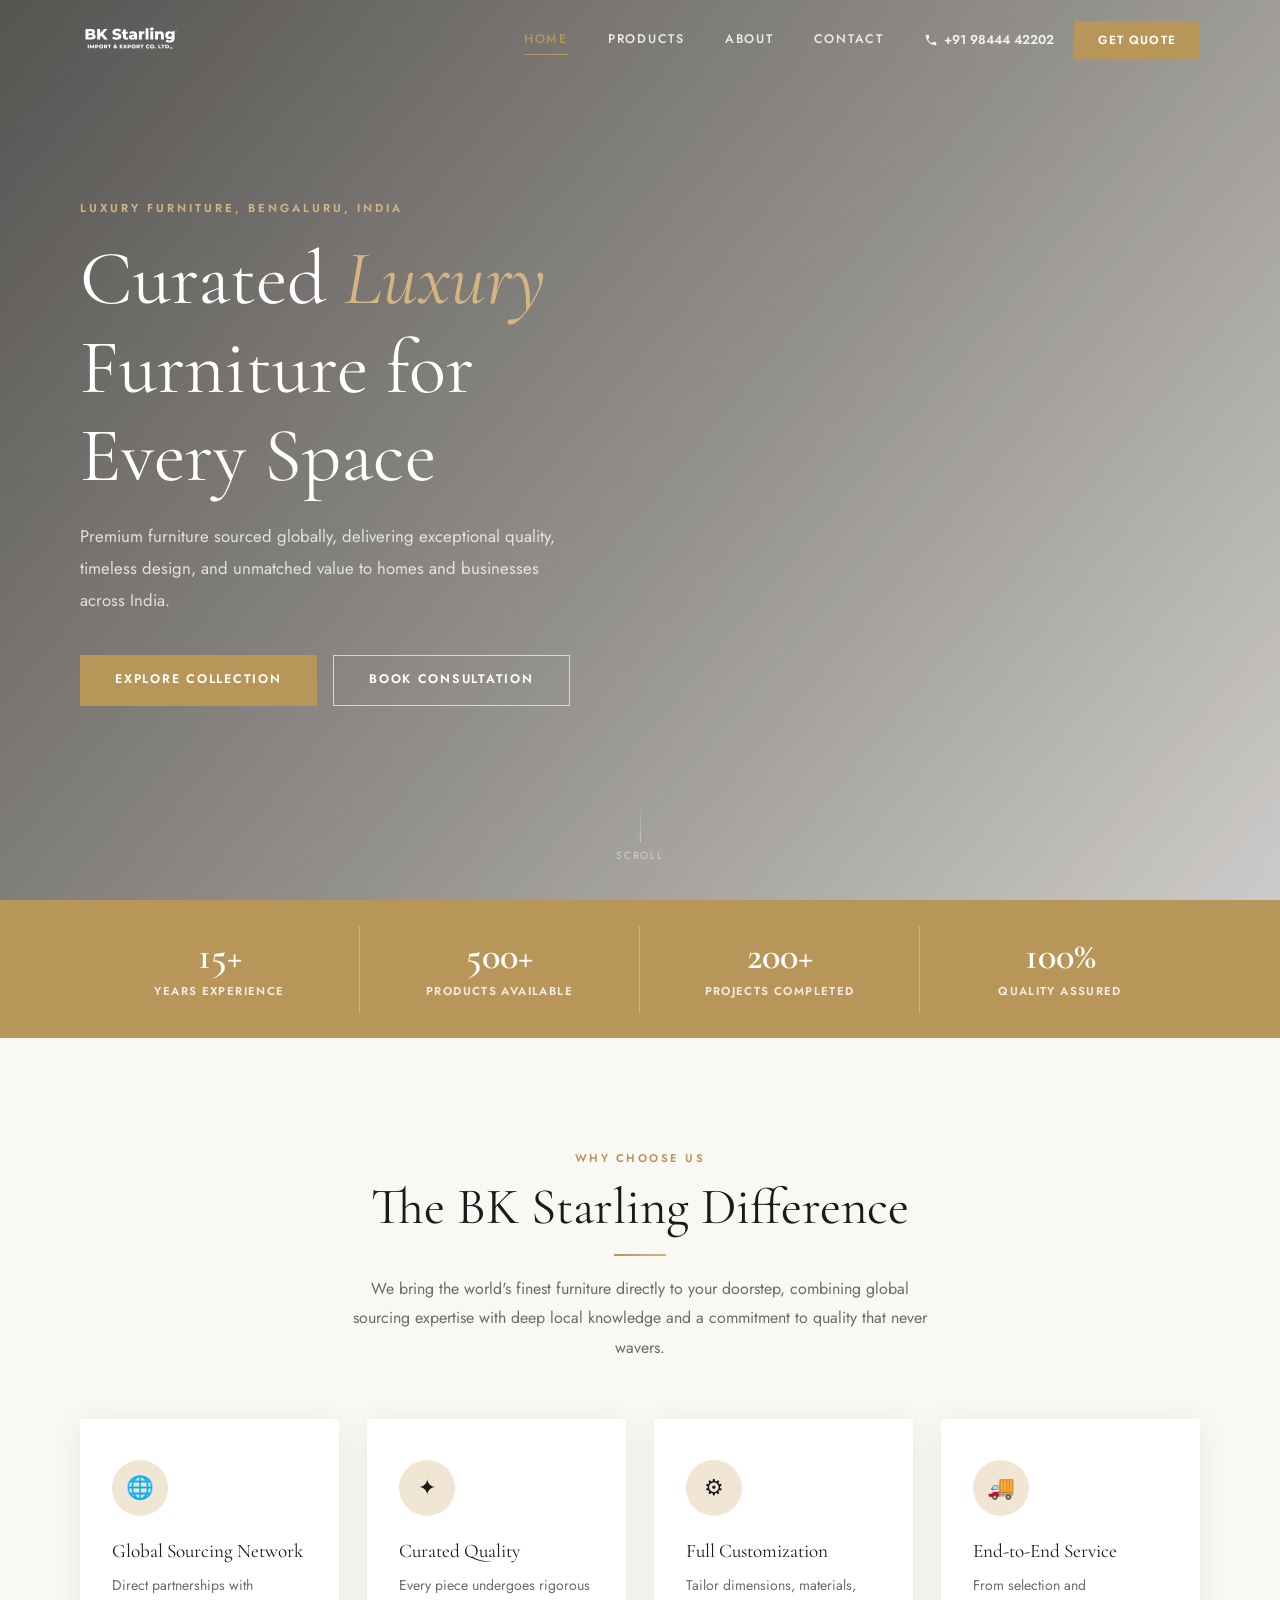
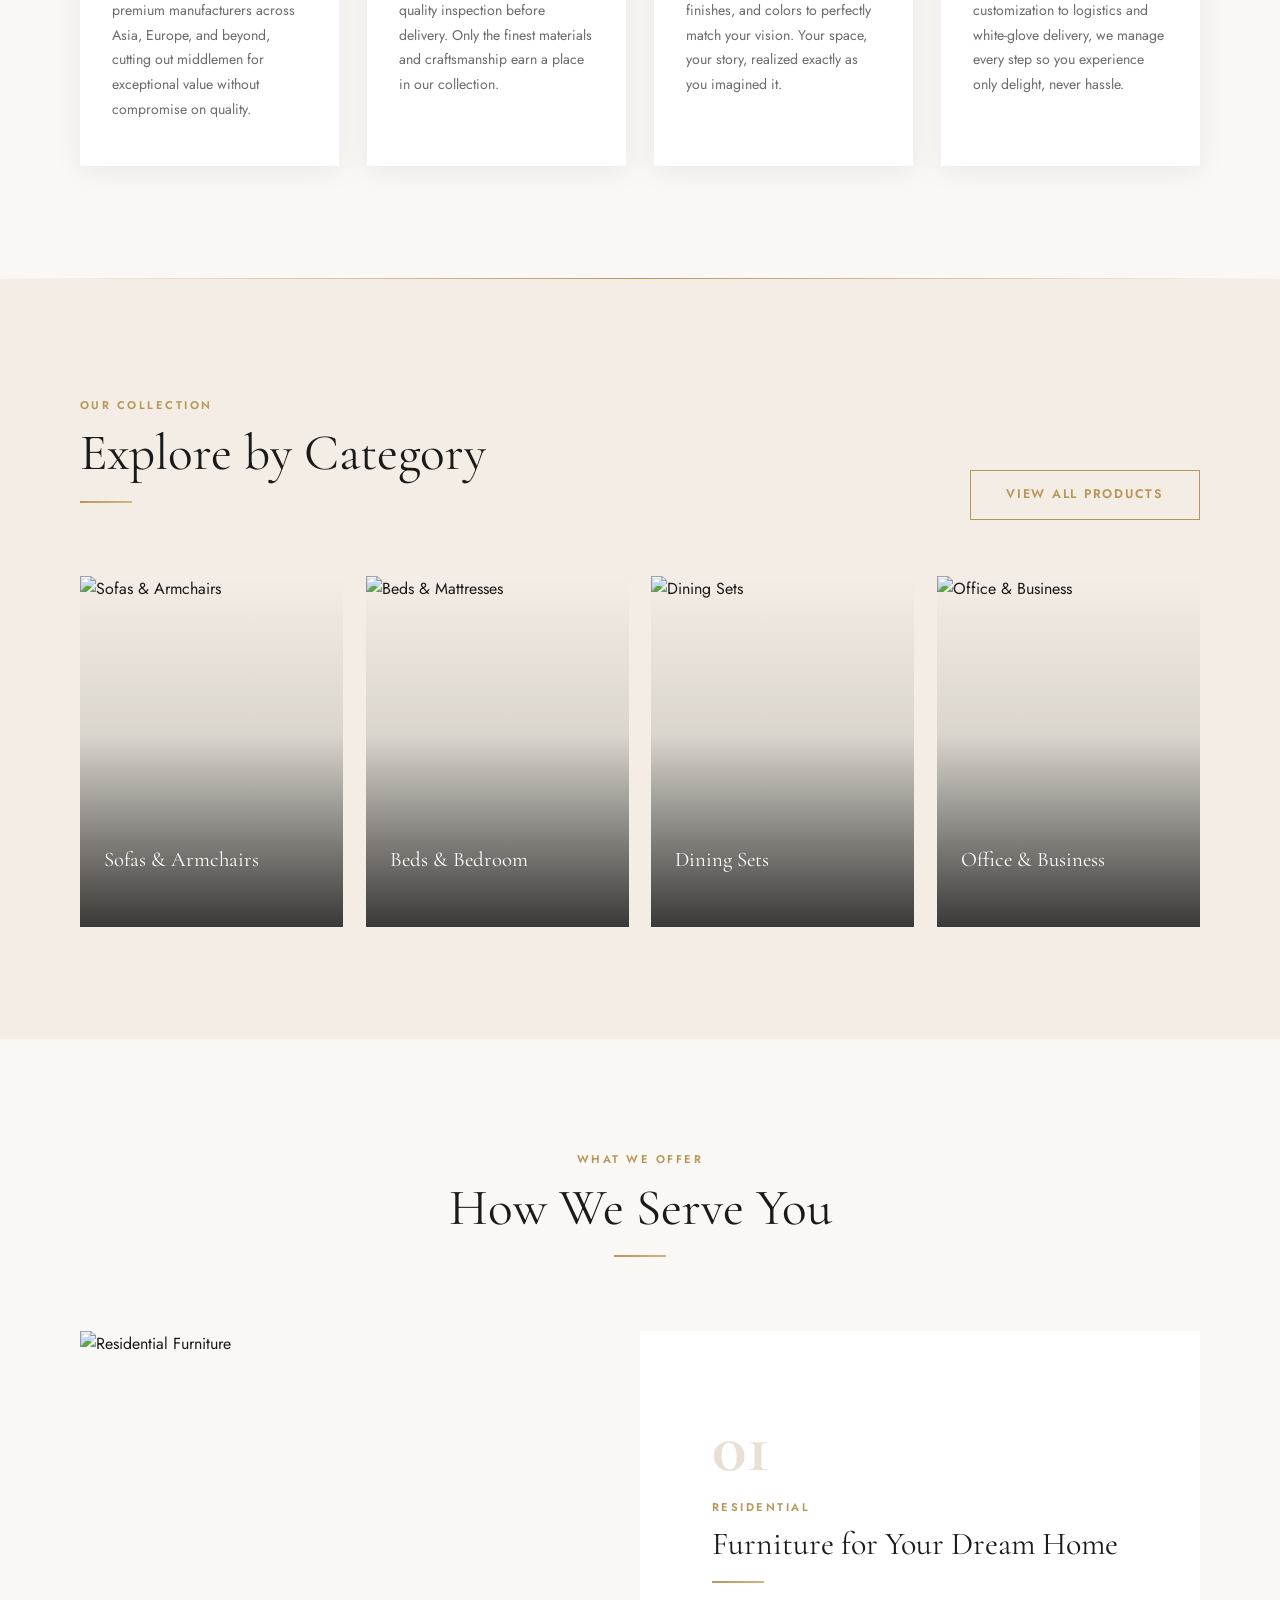
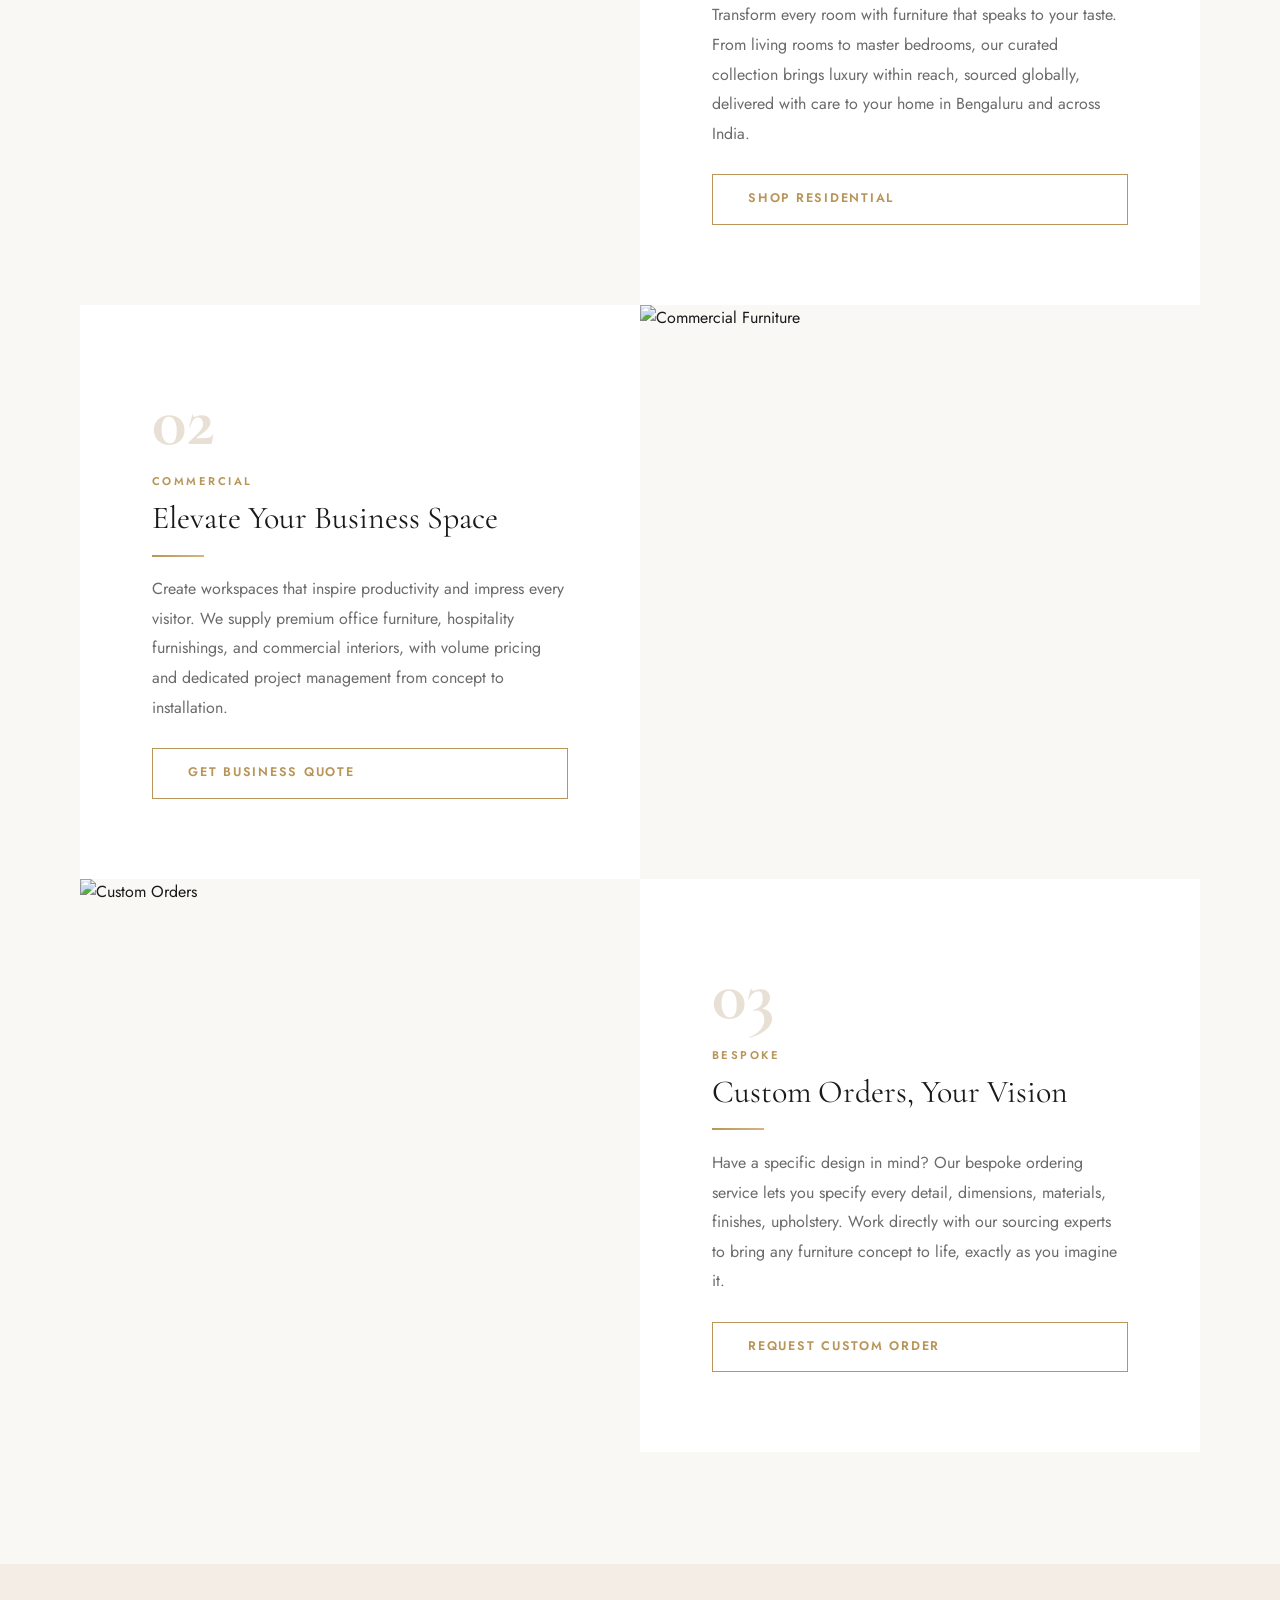
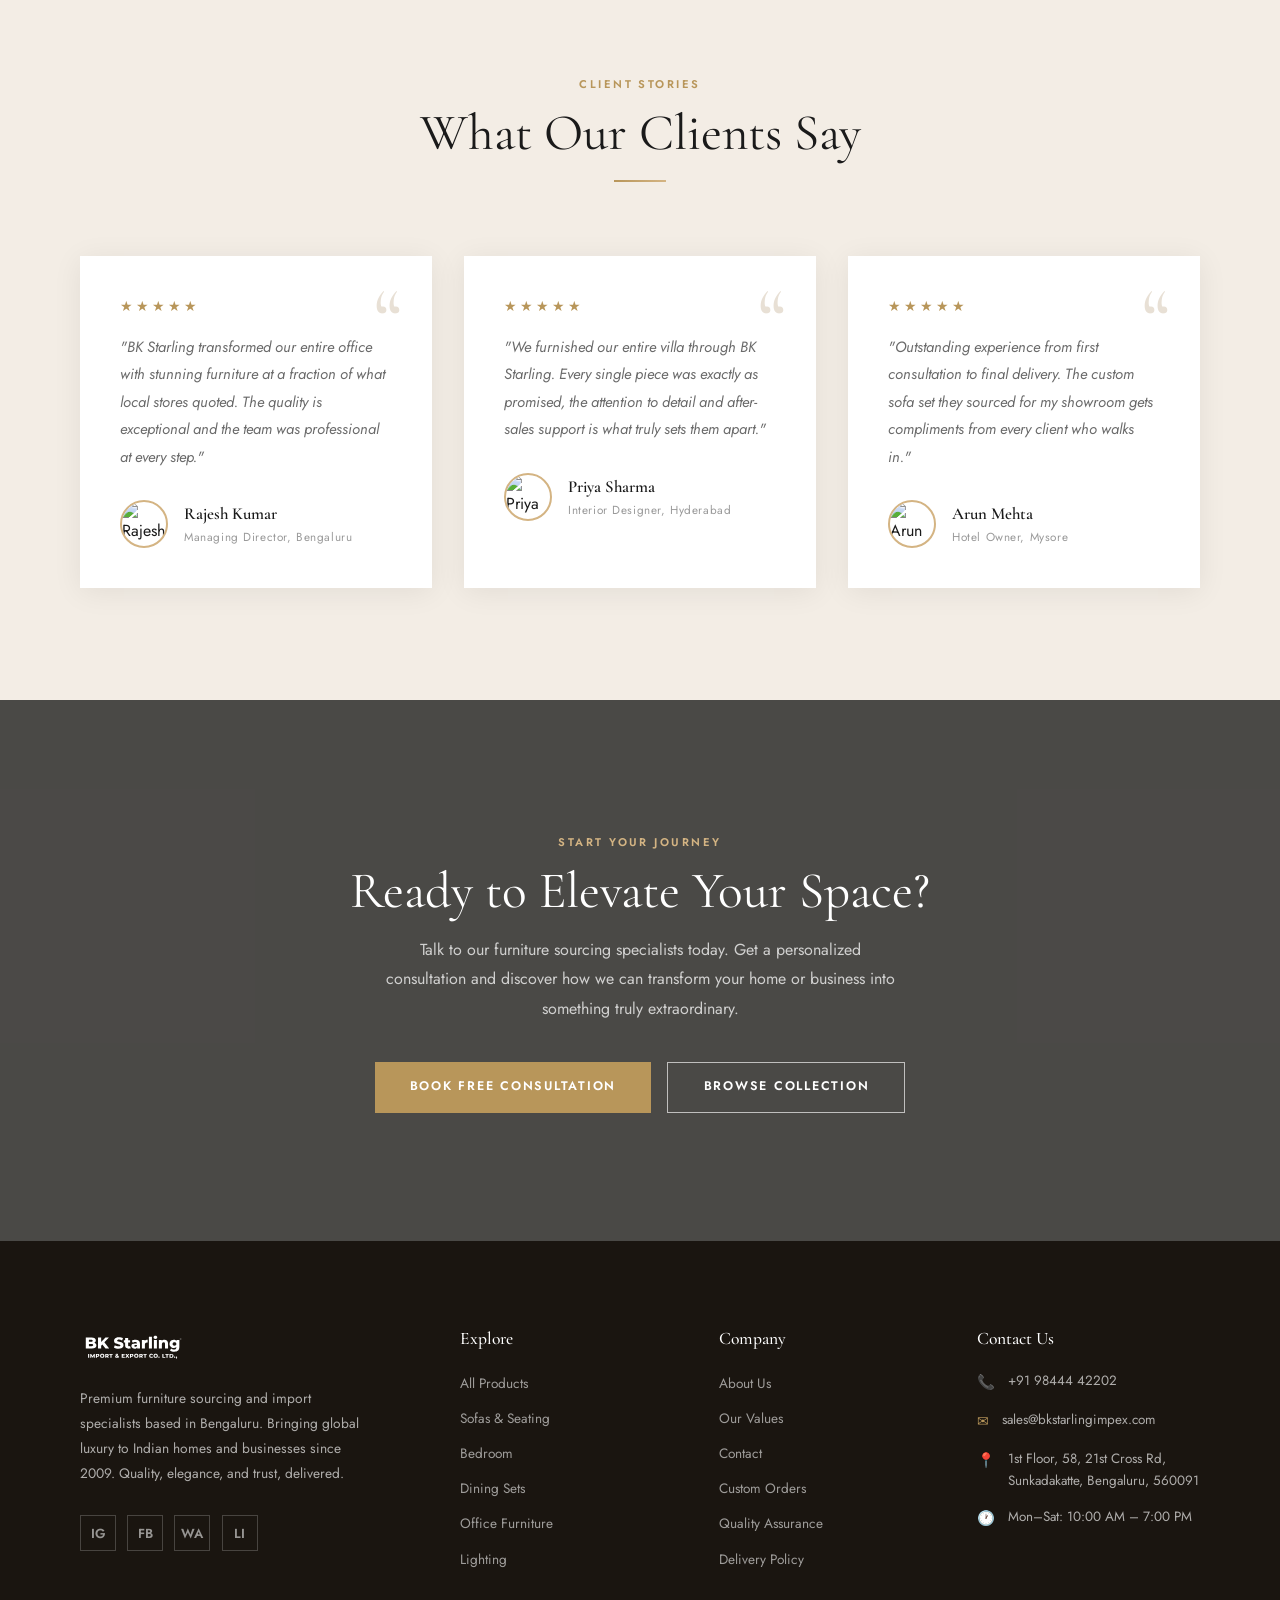
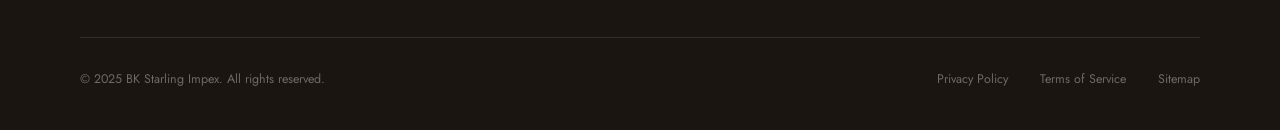
==== commit fddba3f4: "Add SVG logo and remove em dashes - Replace text logo with Bk_Starling.svg in nav and footer across " ====
--- a/index.html
+++ b/index.html
@@ -3,7 +3,7 @@
 <head>
   <meta charset="UTF-8">
   <meta name="viewport" content="width=device-width, initial-scale=1.0">
-  <title>BK Starling Impex — Luxury Furniture Sourcing, Bengaluru</title>
+  <title>BK Starling Impex | Luxury Furniture Sourcing, Bengaluru</title>
   <meta name="description" content="Premium luxury furniture sourcing and import specialists in Bengaluru. Curated global collections for homes and businesses across India.">
   <link rel="preconnect" href="https://fonts.googleapis.com">
   <link rel="preconnect" href="https://fonts.gstatic.com" crossorigin>
@@ -14,7 +14,7 @@
 
   <!-- ── NAVIGATION ── -->
   <nav class="nav hero-nav" id="siteNav">
-    <a href="index.html" class="nav-logo">BK <span>Starling</span> Impex</a>
+    <a href="index.html" class="nav-logo"><img src="Bk_Starling.svg" class="logo-img" alt="BK Starling Impex"></a>
     <div class="nav-links">
       <a href="index.html" class="active">Home</a>
       <a href="products.html">Products</a>
@@ -54,9 +54,9 @@
     <div class="hero-bg" id="heroBg" style="background-image: url('https://images.unsplash.com/photo-1618221195710-dd6b41faaea6?auto=format&fit=crop&w=1920&q=80');"></div>
     <div class="hero-overlay"></div>
     <div class="hero-content">
-      <span class="hero-eyebrow">Luxury Furniture — Bengaluru, India</span>
+      <span class="hero-eyebrow">Luxury Furniture, Bengaluru, India</span>
       <h1 class="hero-title">Curated <em>Luxury</em><br>Furniture for<br>Every Space</h1>
-      <p class="hero-sub">Premium furniture sourced globally — delivering exceptional quality, timeless design, and unmatched value to homes and businesses across India.</p>
+      <p class="hero-sub">Premium furniture sourced globally, delivering exceptional quality, timeless design, and unmatched value to homes and businesses across India.</p>
       <div class="hero-btns">
         <a href="products.html" class="btn btn-primary">Explore Collection</a>
         <a href="contact.html" class="btn btn-outline">Book Consultation</a>
@@ -80,13 +80,13 @@
         <span class="section-tag">Why Choose Us</span>
         <h2>The BK Starling Difference</h2>
         <div class="gold-line center"></div>
-        <p class="section-subtitle">We bring the world's finest furniture directly to your doorstep — combining global sourcing expertise with deep local knowledge and a commitment to quality that never wavers.</p>
+        <p class="section-subtitle">We bring the world's finest furniture directly to your doorstep, combining global sourcing expertise with deep local knowledge and a commitment to quality that never wavers.</p>
       </div>
       <div class="features-grid" style="margin-top:3rem">
         <div class="feat-card fade-up">
           <div class="feat-icon">🌐</div>
           <h4 class="feat-title">Global Sourcing Network</h4>
-          <p class="feat-text">Direct partnerships with premium manufacturers across Asia, Europe, and beyond — cutting out middlemen for exceptional value without compromise on quality.</p>
+          <p class="feat-text">Direct partnerships with premium manufacturers across Asia, Europe, and beyond, cutting out middlemen for exceptional value without compromise on quality.</p>
         </div>
         <div class="feat-card fade-up">
           <div class="feat-icon">✦</div>
@@ -96,12 +96,12 @@
         <div class="feat-card fade-up">
           <div class="feat-icon">⚙</div>
           <h4 class="feat-title">Full Customization</h4>
-          <p class="feat-text">Tailor dimensions, materials, finishes, and colors to perfectly match your vision. Your space, your story — realized exactly as you imagined it.</p>
+          <p class="feat-text">Tailor dimensions, materials, finishes, and colors to perfectly match your vision. Your space, your story, realized exactly as you imagined it.</p>
         </div>
         <div class="feat-card fade-up">
           <div class="feat-icon">🚚</div>
           <h4 class="feat-title">End-to-End Service</h4>
-          <p class="feat-text">From selection and customization to logistics and white-glove delivery — we manage every step so you experience only delight, never hassle.</p>
+          <p class="feat-text">From selection and customization to logistics and white-glove delivery, we manage every step so you experience only delight, never hassle.</p>
         </div>
       </div>
     </div>
@@ -172,7 +172,7 @@
         <span class="section-tag">Residential</span>
         <h3>Furniture for Your Dream Home</h3>
         <div class="gold-line"></div>
-        <p class="section-subtitle" style="max-width:100%">Transform every room with furniture that speaks to your taste. From living rooms to master bedrooms, our curated collection brings luxury within reach — sourced globally, delivered with care to your home in Bengaluru and across India.</p>
+        <p class="section-subtitle" style="max-width:100%">Transform every room with furniture that speaks to your taste. From living rooms to master bedrooms, our curated collection brings luxury within reach, sourced globally, delivered with care to your home in Bengaluru and across India.</p>
         <br>
         <a href="products.html" class="btn btn-outline-dark">Shop Residential</a>
       </div>
@@ -187,7 +187,7 @@
         <span class="section-tag">Commercial</span>
         <h3>Elevate Your Business Space</h3>
         <div class="gold-line"></div>
-        <p class="section-subtitle" style="max-width:100%">Create workspaces that inspire productivity and impress every visitor. We supply premium office furniture, hospitality furnishings, and commercial interiors — with volume pricing and dedicated project management from concept to installation.</p>
+        <p class="section-subtitle" style="max-width:100%">Create workspaces that inspire productivity and impress every visitor. We supply premium office furniture, hospitality furnishings, and commercial interiors, with volume pricing and dedicated project management from concept to installation.</p>
         <br>
         <a href="contact.html" class="btn btn-outline-dark">Get Business Quote</a>
       </div>
@@ -202,7 +202,7 @@
         <span class="section-tag">Bespoke</span>
         <h3>Custom Orders, Your Vision</h3>
         <div class="gold-line"></div>
-        <p class="section-subtitle" style="max-width:100%">Have a specific design in mind? Our bespoke ordering service lets you specify every detail — dimensions, materials, finishes, upholstery. Work directly with our sourcing experts to bring any furniture concept to life, exactly as you imagine it.</p>
+        <p class="section-subtitle" style="max-width:100%">Have a specific design in mind? Our bespoke ordering service lets you specify every detail, dimensions, materials, finishes, upholstery. Work directly with our sourcing experts to bring any furniture concept to life, exactly as you imagine it.</p>
         <br>
         <a href="contact.html" class="btn btn-outline-dark">Request Custom Order</a>
       </div>
@@ -231,7 +231,7 @@
         </div>
         <div class="testi-card fade-up">
           <div class="testi-stars"><span class="star">★</span><span class="star">★</span><span class="star">★</span><span class="star">★</span><span class="star">★</span></div>
-          <p class="testi-text">"We furnished our entire villa through BK Starling. Every single piece was exactly as promised — the attention to detail and after-sales support is what truly sets them apart."</p>
+          <p class="testi-text">"We furnished our entire villa through BK Starling. Every single piece was exactly as promised, the attention to detail and after-sales support is what truly sets them apart."</p>
           <div class="testi-author">
             <img class="testi-avatar" src="https://images.unsplash.com/photo-1494790108377-be9c29b29330?auto=format&fit=crop&w=100&h=100&q=80" alt="Priya Sharma">
             <div>
@@ -270,8 +270,8 @@
   <footer class="footer">
     <div class="footer-grid">
       <div>
-        <span class="footer-logo">BK <span>Starling</span> Impex</span>
-        <p class="footer-about">Premium furniture sourcing and import specialists based in Bengaluru. Bringing global luxury to Indian homes and businesses since 2009. Quality, elegance, and trust — delivered.</p>
+        <img src="Bk_Starling.svg" class="footer-logo-img" alt="BK Starling Impex">
+        <p class="footer-about">Premium furniture sourcing and import specialists based in Bengaluru. Bringing global luxury to Indian homes and businesses since 2009. Quality, elegance, and trust, delivered.</p>
         <div class="socials">
           <a class="s-link" href="#" aria-label="Instagram">IG</a>
           <a class="s-link" href="#" aria-label="Facebook">FB</a>
@@ -313,7 +313,7 @@
         </div>
         <div class="foot-c">
           <span class="foot-c-icon">📍</span>
-          <span>1st Floor, 58, 21st Cross Rd,<br>Sunkadakatte, Bengaluru — 560091</span>
+          <span>1st Floor, 58, 21st Cross Rd,<br>Sunkadakatte, Bengaluru, 560091</span>
         </div>
         <div class="foot-c">
           <span class="foot-c-icon">🕐</span>
--- a/styles.css
+++ b/styles.css
@@ -1,5 +1,5 @@
 /* ============================================================
-   BK STARLING IMPEX — Luxury Furniture
+   BK STARLING IMPEX - Luxury Furniture
    White & Champagne Palette
    ============================================================ */
 
@@ -116,17 +116,27 @@
 }
 
 .nav-logo {
-  font-family: var(--font-h);
-  font-size: 1.45rem;
-  font-weight: 600;
-  letter-spacing: 0.07em;
-  text-transform: uppercase;
-  color: var(--white);
   flex: 1;
-  transition: var(--t);
-}
-.nav-logo span { color: var(--gold); }
-.nav.scrolled .nav-logo { color: var(--text); }
+  display: flex;
+  align-items: center;
+}
+
+.logo-img {
+  height: 38px;
+  width: auto;
+  display: block;
+  filter: brightness(0) invert(1);
+  transition: filter 0.3s ease;
+}
+.nav.scrolled .logo-img { filter: none; }
+
+.footer-logo-img {
+  height: 40px;
+  width: auto;
+  display: block;
+  filter: brightness(0) invert(1);
+  margin-bottom: 1.1rem;
+}
 
 .nav-links {
   display: flex;
@@ -685,17 +695,7 @@
   margin-bottom: 3.5rem;
 }
 
-.footer-logo {
-  font-family: var(--font-h);
-  font-size: 1.4rem;
-  font-weight: 600;
-  letter-spacing: 0.07em;
-  text-transform: uppercase;
-  color: var(--white);
-  display: block;
-  margin-bottom: 1.1rem;
-}
-.footer-logo span { color: var(--gold); }
+.footer-logo { display: none; }
 
 .footer-about { font-size: 0.86rem; line-height: 1.82; margin-bottom: 1.8rem; max-width: 290px; }
 
